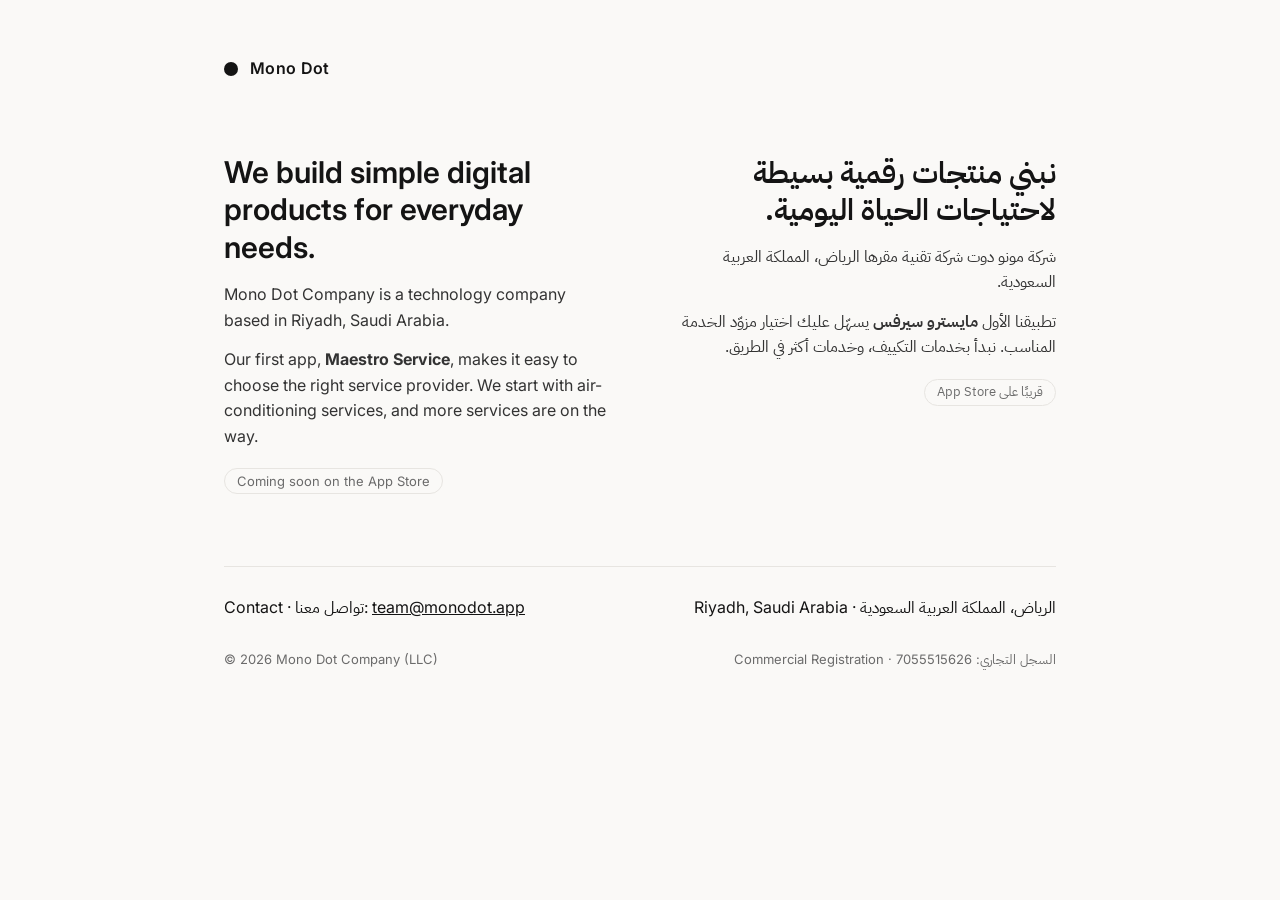
==== index.html @ 29f9528a "Add initial HTML structure for Mono Dot Company" ====
<!DOCTYPE html>
<html lang="en">
<head>
<meta charset="utf-8">
<meta name="viewport" content="width=device-width, initial-scale=1">
<title>Mono Dot Company | شركة مونو دوت</title>
<meta name="description" content="Mono Dot Company builds digital products in Riyadh, Saudi Arabia. Our first app, Maestro Service, makes it easy to choose the right service provider.">
<link rel="preconnect" href="https://fonts.googleapis.com">
<link rel="preconnect" href="https://fonts.gstatic.com" crossorigin>
<link href="https://fonts.googleapis.com/css2?family=IBM+Plex+Sans+Arabic:wght@400;600&family=Inter:wght@400;600&display=swap" rel="stylesheet">
<style>
  :root { --ink:#141414; --muted:#6b6b6b; --line:#e7e5e1; --bg:#faf9f7; }
  * { box-sizing:border-box; margin:0; padding:0; }
  body { background:var(--bg); color:var(--ink); font-family:Inter, "IBM Plex Sans Arabic", system-ui, sans-serif; line-height:1.6; }
  .wrap { max-width:880px; margin:0 auto; padding:56px 24px 40px; }
  header { display:flex; align-items:center; gap:12px; margin-bottom:72px; }
  .dot { width:14px; height:14px; border-radius:50%; background:var(--ink); }
  .brand { font-weight:600; letter-spacing:.02em; }
  .cols { display:grid; grid-template-columns:1fr 1fr; gap:56px; }
  .ar { direction:rtl; text-align:right; font-family:"IBM Plex Sans Arabic", system-ui, sans-serif; }
  h1 { font-size:30px; line-height:1.25; font-weight:600; margin-bottom:16px; }
  p { color:#333; margin-bottom:14px; }
  .tag { display:inline-block; font-size:13px; color:var(--muted); border:1px solid var(--line); border-radius:999px; padding:2px 12px; margin-top:4px; }
  .contact { margin-top:72px; padding-top:28px; border-top:1px solid var(--line); display:flex; flex-wrap:wrap; justify-content:space-between; gap:12px; }
  a { color:var(--ink); }
  footer { margin-top:28px; font-size:13px; color:var(--muted); display:flex; flex-wrap:wrap; justify-content:space-between; gap:8px; }
  @media (max-width:700px) { .cols { grid-template-columns:1fr; gap:48px; } header { margin-bottom:48px; } }
</style>
</head>
<body>
<div class="wrap">
  <header><span class="dot"></span><span class="brand">Mono Dot</span></header>

  <div class="cols">
    <section>
      <h1>We build simple digital products for everyday needs.</h1>
      <p>Mono Dot Company is a technology company based in Riyadh, Saudi Arabia.</p>
      <p>Our first app, <strong>Maestro Service</strong>, makes it easy to choose the right service provider. We start with air-conditioning services, and more services are on the way.</p>
      <span class="tag">Coming soon on the App Store</span>
    </section>

    <section class="ar" lang="ar">
      <h1>نبني منتجات رقمية بسيطة لاحتياجات الحياة اليومية.</h1>
      <p>شركة مونو دوت شركة تقنية مقرها الرياض، المملكة العربية السعودية.</p>
      <p>تطبيقنا الأول <strong>مايسترو سيرفس</strong> يسهّل عليك اختيار مزوّد الخدمة المناسب. نبدأ بخدمات التكييف، وخدمات أكثر في الطريق.</p>
      <span class="tag">قريبًا على App Store</span>
    </section>
  </div>

  <div class="contact">
    <span>Contact · تواصل معنا: <a href="mailto:team@monodot.app">team@monodot.app</a></span>
    <span>Riyadh, Saudi Arabia · الرياض، المملكة العربية السعودية</span>
  </div>

  <footer>
    <span>© 2026 Mono Dot Company (LLC)</span>
    <span>Commercial Registration · السجل التجاري: 7055515626</span>
  </footer>
</div>
</body>
</html>
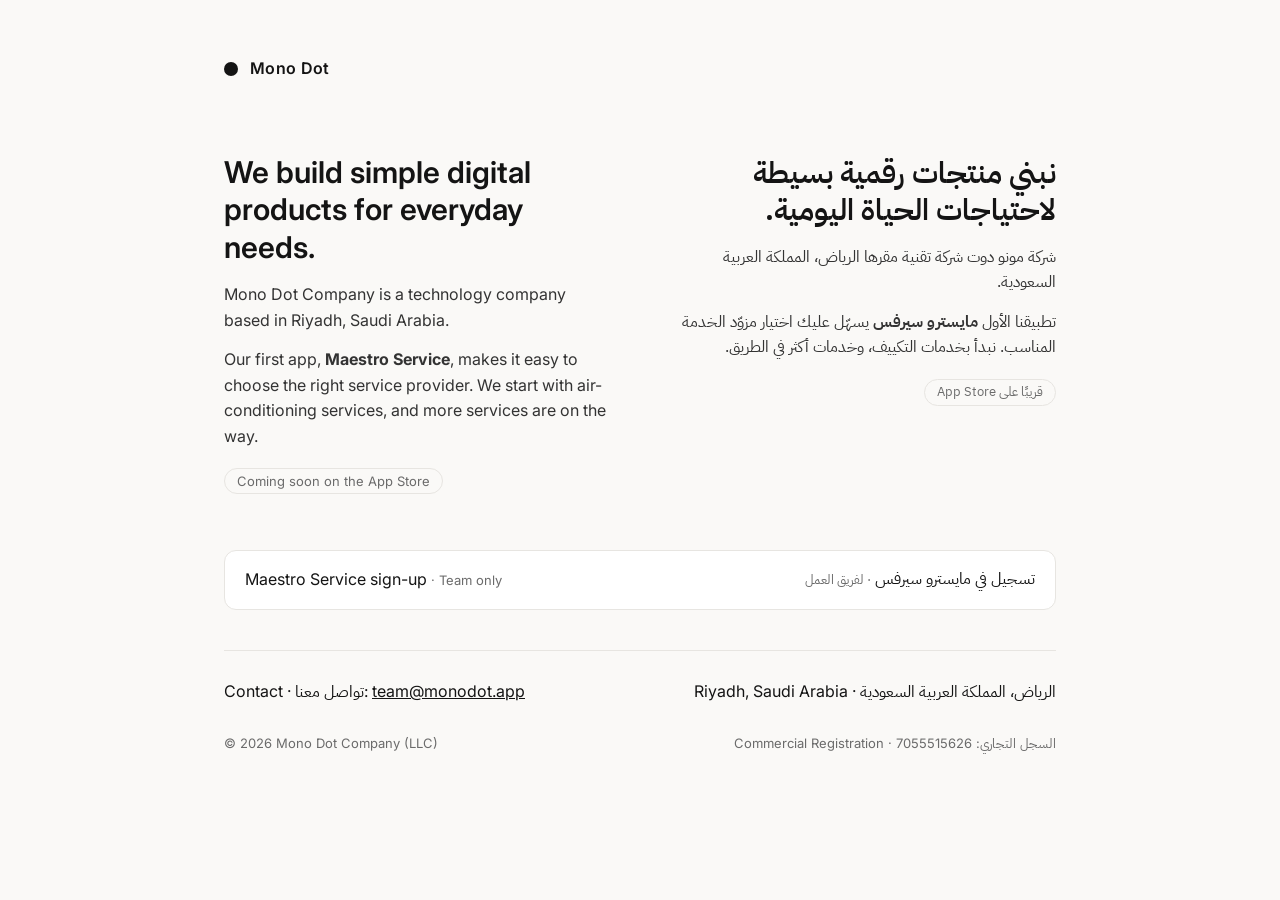
==== commit c0382fca: "Add Maestro Service team sign-up box Adjusted margin-top for the contact section and added a staff s" ====
--- a/index.html
+++ b/index.html
@@ -21,8 +21,11 @@
   h1 { font-size:30px; line-height:1.25; font-weight:600; margin-bottom:16px; }
   p { color:#333; margin-bottom:14px; }
   .tag { display:inline-block; font-size:13px; color:var(--muted); border:1px solid var(--line); border-radius:999px; padding:2px 12px; margin-top:4px; }
-  .contact { margin-top:72px; padding-top:28px; border-top:1px solid var(--line); display:flex; flex-wrap:wrap; justify-content:space-between; gap:12px; }
+  .contact { margin-top:40px; padding-top:28px; border-top:1px solid var(--line); display:flex; flex-wrap:wrap; justify-content:space-between; gap:12px; }
   a { color:var(--ink); }
+  .staff { margin-top:56px; display:flex; flex-wrap:wrap; justify-content:space-between; align-items:center; gap:8px 24px; padding:16px 20px; border:1px solid var(--line); border-radius:12px; background:#fff; text-decoration:none; }
+  .staff:hover, .staff:focus-visible { border-color:var(--ink); }
+  .staff small { color:var(--muted); font-size:13px; }
   footer { margin-top:28px; font-size:13px; color:var(--muted); display:flex; flex-wrap:wrap; justify-content:space-between; gap:8px; }
   @media (max-width:700px) { .cols { grid-template-columns:1fr; gap:48px; } header { margin-bottom:48px; } }
 </style>
@@ -47,6 +50,11 @@
     </section>
   </div>
 
+  <a class="staff" href="join.html">
+    <span>Maestro Service sign-up <small>· Team only</small></span>
+    <span class="ar" lang="ar">تسجيل في مايسترو سيرفس <small>· لفريق العمل</small></span>
+  </a>
+
   <div class="contact">
     <span>Contact · تواصل معنا: <a href="mailto:team@monodot.app">team@monodot.app</a></span>
     <span>Riyadh, Saudi Arabia · الرياض، المملكة العربية السعودية</span>
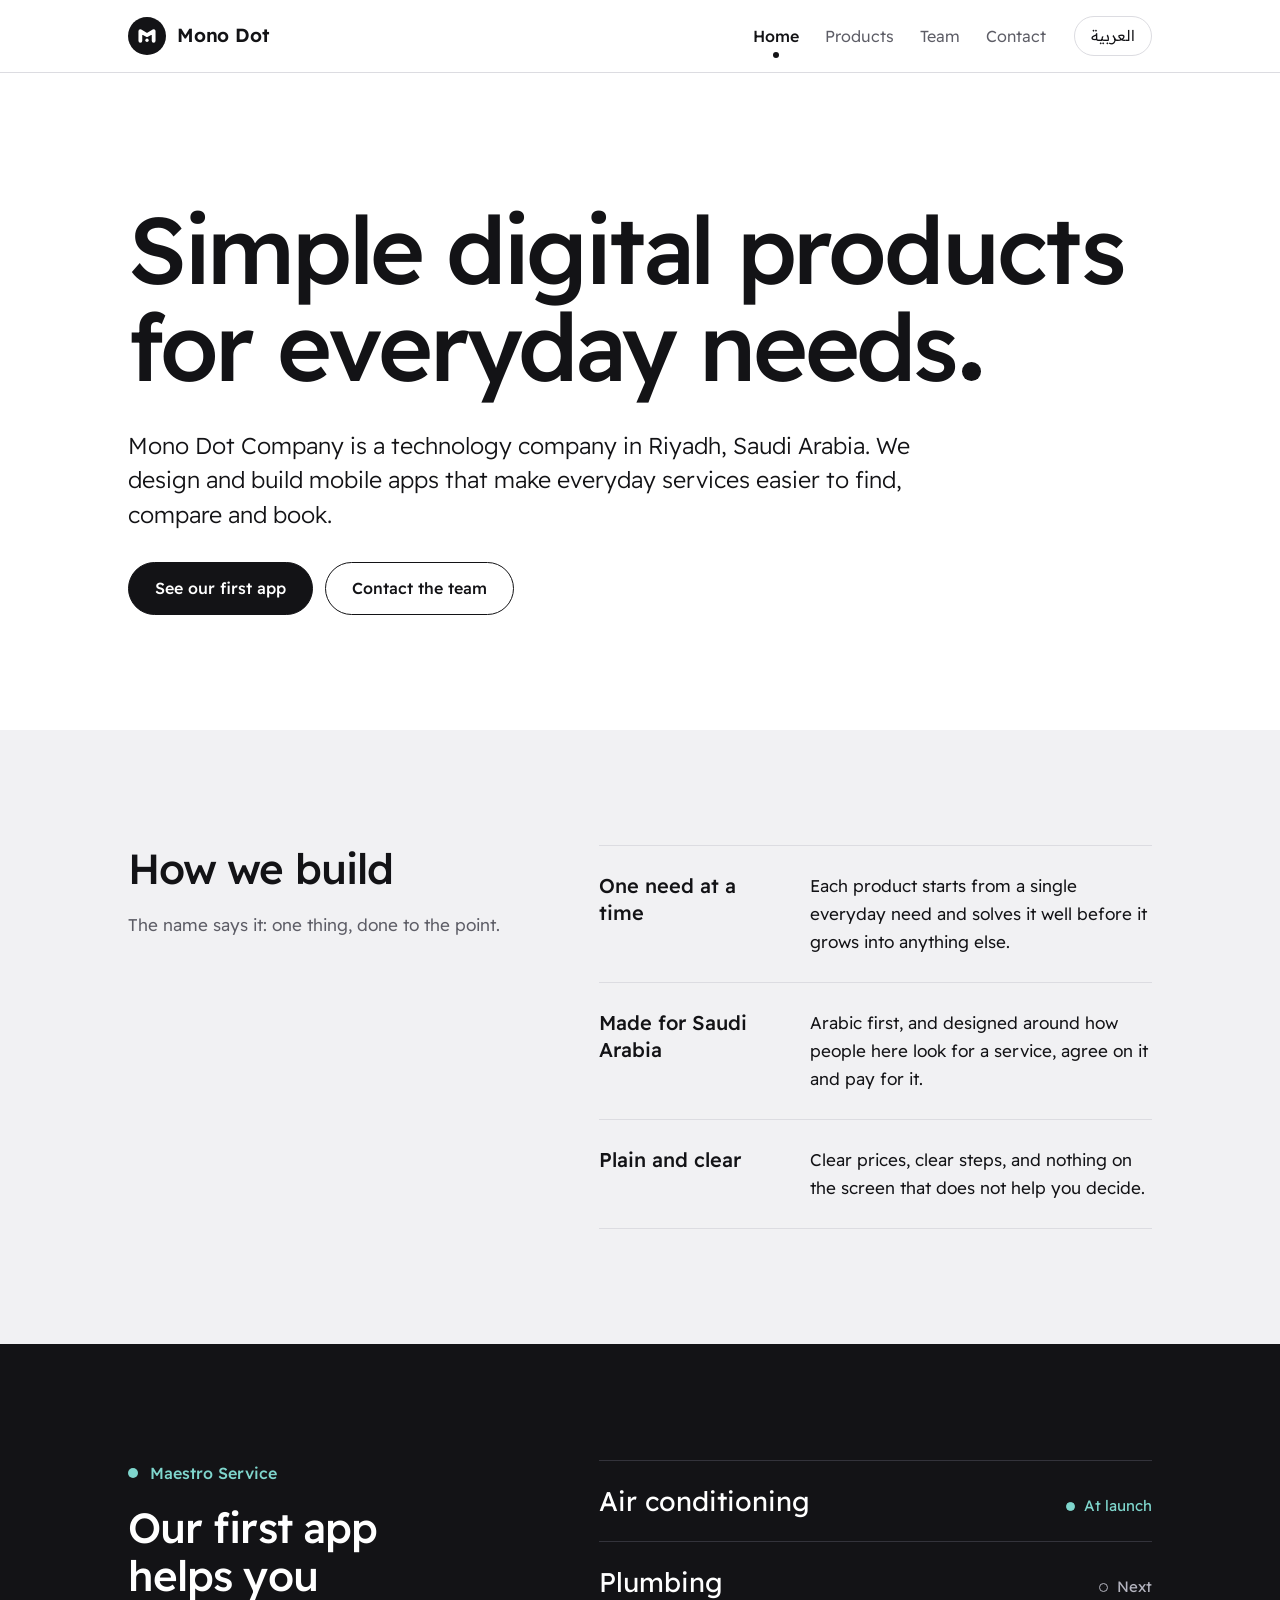
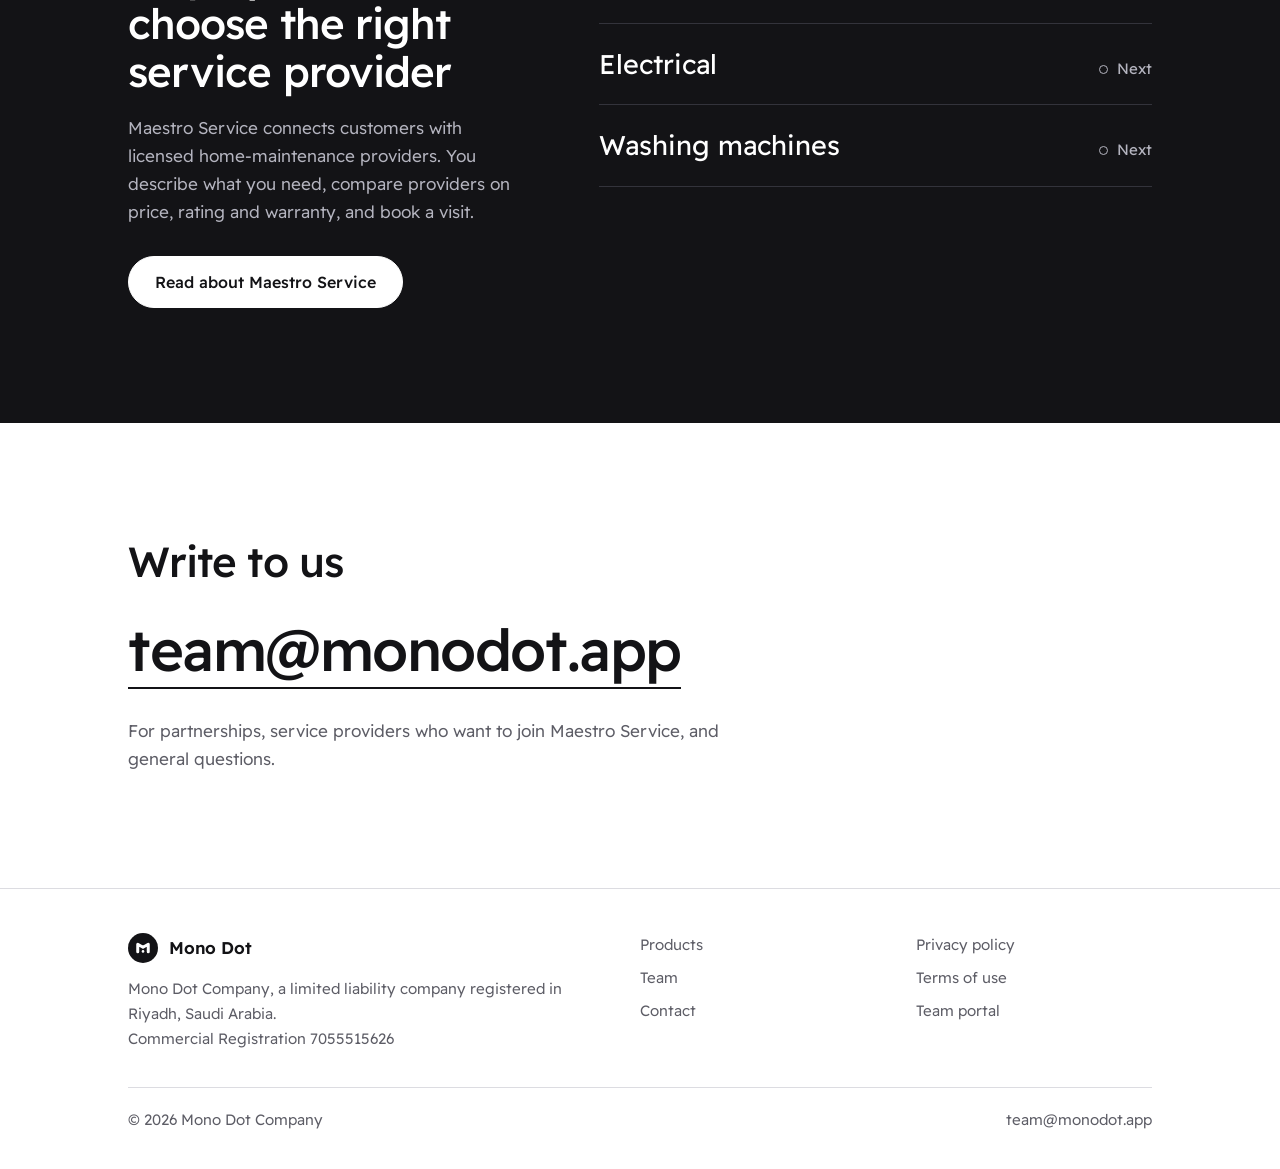
==== commit 4f7a364c: "Rebuild company site: home, products, team, contact, privacy, terms" ====
--- a/index.html
+++ b/index.html
@@ -1,69 +1,110 @@
 <!DOCTYPE html>
-<html lang="en">
+<html lang="en" dir="ltr" data-l="en">
 <head>
 <meta charset="utf-8">
 <meta name="viewport" content="width=device-width, initial-scale=1">
 <title>Mono Dot Company | شركة مونو دوت</title>
-<meta name="description" content="Mono Dot Company builds digital products in Riyadh, Saudi Arabia. Our first app, Maestro Service, makes it easy to choose the right service provider.">
-<link rel="preconnect" href="https://fonts.googleapis.com">
-<link rel="preconnect" href="https://fonts.gstatic.com" crossorigin>
-<link href="https://fonts.googleapis.com/css2?family=IBM+Plex+Sans+Arabic:wght@400;600&family=Inter:wght@400;600&display=swap" rel="stylesheet">
-<style>
-  :root { --ink:#141414; --muted:#6b6b6b; --line:#e7e5e1; --bg:#faf9f7; }
-  * { box-sizing:border-box; margin:0; padding:0; }
-  body { background:var(--bg); color:var(--ink); font-family:Inter, "IBM Plex Sans Arabic", system-ui, sans-serif; line-height:1.6; }
-  .wrap { max-width:880px; margin:0 auto; padding:56px 24px 40px; }
-  header { display:flex; align-items:center; gap:12px; margin-bottom:72px; }
-  .dot { width:14px; height:14px; border-radius:50%; background:var(--ink); }
-  .brand { font-weight:600; letter-spacing:.02em; }
-  .cols { display:grid; grid-template-columns:1fr 1fr; gap:56px; }
-  .ar { direction:rtl; text-align:right; font-family:"IBM Plex Sans Arabic", system-ui, sans-serif; }
-  h1 { font-size:30px; line-height:1.25; font-weight:600; margin-bottom:16px; }
-  p { color:#333; margin-bottom:14px; }
-  .tag { display:inline-block; font-size:13px; color:var(--muted); border:1px solid var(--line); border-radius:999px; padding:2px 12px; margin-top:4px; }
-  .contact { margin-top:40px; padding-top:28px; border-top:1px solid var(--line); display:flex; flex-wrap:wrap; justify-content:space-between; gap:12px; }
-  a { color:var(--ink); }
-  .staff { margin-top:56px; display:flex; flex-wrap:wrap; justify-content:space-between; align-items:center; gap:8px 24px; padding:16px 20px; border:1px solid var(--line); border-radius:12px; background:#fff; text-decoration:none; }
-  .staff:hover, .staff:focus-visible { border-color:var(--ink); }
-  .staff small { color:var(--muted); font-size:13px; }
-  footer { margin-top:28px; font-size:13px; color:var(--muted); display:flex; flex-wrap:wrap; justify-content:space-between; gap:8px; }
-  @media (max-width:700px) { .cols { grid-template-columns:1fr; gap:48px; } header { margin-bottom:48px; } }
-</style>
+<meta name="description" content="Mono Dot Company is a technology company in Riyadh, Saudi Arabia, building mobile apps for everyday services. Its first app is Maestro Service.">
+<meta property="og:title" content="Mono Dot Company | شركة مونو دوت">
+<meta property="og:description" content="Mono Dot Company is a technology company in Riyadh, Saudi Arabia, building mobile apps for everyday services. Its first app is Maestro Service.">
+<meta property="og:type" content="website">
+<meta property="og:url" content="https://monodot.app/">
+<meta property="og:image" content="https://monodot.app/assets/share.png">
+<meta name="theme-color" content="#131316">
+<link rel="icon" href="assets/favicon.svg" type="image/svg+xml">
+<link rel="apple-touch-icon" href="assets/apple-touch-icon.png">
+<link rel="preload" href="assets/fonts/readex-pro-latin.woff2" as="font" type="font/woff2" crossorigin>
+<link rel="stylesheet" href="assets/site.css">
+<script>(function(){var l,m=/[?&]lang=(ar|en)/.exec(location.search);if(m){l=m[1]}else{try{l=localStorage.getItem('md-lang')}catch(e){}}if(l!=='ar'&&l!=='en'){l=(navigator.language||'en').toLowerCase().indexOf('ar')===0?'ar':'en'}var d=document.documentElement;d.lang=l;d.dir=l==='ar'?'rtl':'ltr';d.setAttribute('data-l',l)})();</script>
 </head>
 <body>
-<div class="wrap">
-  <header><span class="dot"></span><span class="brand">Mono Dot</span></header>
+<a class="skip" href="#main"><span class="l-en" lang="en">Skip to content</span><span class="l-ar" lang="ar">انتقل إلى المحتوى</span></a>
+<header class="site-head">
+  <div class="wrap">
+    <a class="brand" href="index.html"><svg viewBox="0 0 160 160" aria-hidden="true" focusable="false"><circle cx="80" cy="80" r="80" fill="#131316"/><polyline points="52,100 52,60 80,76 108,60 108,100" fill="none" stroke="#fff" stroke-width="16" stroke-linecap="round" stroke-linejoin="round"/><circle cx="80" cy="98" r="7" fill="#fff"/></svg><span class="l-en" lang="en">Mono Dot</span><span class="l-ar" lang="ar">مونو دوت</span></a>
+    <nav class="nav" aria-label="Main"><a href="index.html" aria-current="page"><span class="l-en" lang="en">Home</span><span class="l-ar" lang="ar">الرئيسية</span></a><a href="products.html"><span class="l-en" lang="en">Products</span><span class="l-ar" lang="ar">منتجاتنا</span></a><a href="team.html"><span class="l-en" lang="en">Team</span><span class="l-ar" lang="ar">فريق العمل</span></a><a href="contact.html"><span class="l-en" lang="en">Contact</span><span class="l-ar" lang="ar">تواصل معنا</span></a></nav>
+    <button class="lang" type="button" id="lang-toggle"><span class="l-en" lang="en">العربية</span><span class="l-ar" lang="ar">English</span></button>
+  </div>
+</header>
+<main id="main">
 
-  <div class="cols">
-    <section>
-      <h1>We build simple digital products for everyday needs.</h1>
-      <p>Mono Dot Company is a technology company based in Riyadh, Saudi Arabia.</p>
-      <p>Our first app, <strong>Maestro Service</strong>, makes it easy to choose the right service provider. We start with air-conditioning services, and more services are on the way.</p>
-      <span class="tag">Coming soon on the App Store</span>
-    </section>
+<section class="hero">
+  <div class="wrap">
+    <h1 class="l-en" lang="en">Simple digital products for everyday needs<span class="dot" aria-hidden="true"></span></h1>
+    <h1 class="l-ar" lang="ar">منتجات رقمية بسيطة لاحتياجات كل يوم<span class="dot" aria-hidden="true"></span></h1>
+    <p class="l-en lead" lang="en">Mono Dot Company is a technology company in Riyadh, Saudi Arabia. We design and build mobile apps that make everyday services easier to find, compare and book.</p><p class="l-ar lead" lang="ar">شركة مونو دوت شركة تقنية مقرها الرياض، المملكة العربية السعودية. نصمّم ونبني تطبيقات جوال تسهّل الوصول إلى الخدمات اليومية ومقارنتها وحجزها.</p>
+    <div class="actions">
+      <a class="btn" href="products.html"><span class="l-en" lang="en">See our first app</span><span class="l-ar" lang="ar">تعرّف على تطبيقنا الأول</span></a>
+      <a class="btn btn-line" href="contact.html"><span class="l-en" lang="en">Contact the team</span><span class="l-ar" lang="ar">تواصل مع الفريق</span></a>
+    </div>
+  </div>
+</section>
 
-    <section class="ar" lang="ar">
-      <h1>نبني منتجات رقمية بسيطة لاحتياجات الحياة اليومية.</h1>
-      <p>شركة مونو دوت شركة تقنية مقرها الرياض، المملكة العربية السعودية.</p>
-      <p>تطبيقنا الأول <strong>مايسترو سيرفس</strong> يسهّل عليك اختيار مزوّد الخدمة المناسب. نبدأ بخدمات التكييف، وخدمات أكثر في الطريق.</p>
-      <span class="tag">قريبًا على App Store</span>
-    </section>
+<section class="section band-mist">
+  <div class="wrap split">
+    <div class="stack">
+      <h2 class="l-en" lang="en">How we build</h2><h2 class="l-ar" lang="ar">كيف نبني</h2>
+      <p class="l-en muted" lang="en">The name says it: one thing, done to the point.</p><p class="l-ar muted" lang="ar">الاسم يختصرها: شيء واحد، نتقنه.</p>
+    </div>
+    <ul class="rows">
+      <li><h3 class="l-en" lang="en">One need at a time</h3><h3 class="l-ar" lang="ar">حاجة واحدة في كل مرة</h3><p class="l-en" lang="en">Each product starts from a single everyday need and solves it well before it grows into anything else.</p><p class="l-ar" lang="ar">يبدأ كل منتج من حاجة يومية واحدة، ويحلّها جيدًا قبل أن يتوسّع إلى غيرها.</p></li>
+      <li><h3 class="l-en" lang="en">Made for Saudi Arabia</h3><h3 class="l-ar" lang="ar">مصمَّم للسعودية</h3><p class="l-en" lang="en">Arabic first, and designed around how people here look for a service, agree on it and pay for it.</p><p class="l-ar" lang="ar">العربية أولًا، وبتصميم يراعي طريقة الناس هنا في البحث عن الخدمة والاتفاق عليها ودفع قيمتها.</p></li>
+      <li><h3 class="l-en" lang="en">Plain and clear</h3><h3 class="l-ar" lang="ar">واضح ومباشر</h3><p class="l-en" lang="en">Clear prices, clear steps, and nothing on the screen that does not help you decide.</p><p class="l-ar" lang="ar">أسعار واضحة وخطوات واضحة، ولا شيء على الشاشة لا يساعدك على القرار.</p></li>
+    </ul>
   </div>
+</section>
 
-  <a class="staff" href="join.html">
-    <span>Maestro Service sign-up <small>· Team only</small></span>
-    <span class="ar" lang="ar">تسجيل في مايسترو سيرفس <small>· لفريق العمل</small></span>
-  </a>
+<section class="section band-ink">
+  <div class="wrap split">
+    <div class="stack">
+      <p class="l-en product-name" lang="en">Maestro Service</p><p class="l-ar product-name" lang="ar">مايسترو سيرفس</p>
+      <h2 class="l-en" lang="en">Our first app helps you choose the right service provider</h2><h2 class="l-ar" lang="ar">تطبيقنا الأول يساعدك على اختيار مزوّد الخدمة المناسب</h2>
+      <p class="l-en muted" lang="en">Maestro Service connects customers with licensed home-maintenance providers. You describe what you need, compare providers on price, rating and warranty, and book a visit.</p><p class="l-ar muted" lang="ar">يربط مايسترو سيرفس العملاء بمزوّدي خدمات الصيانة المنزلية المرخّصين. تصف ما تحتاجه، وتقارن بين المزوّدين في السعر والتقييم والضمان، ثم تحجز الزيارة.</p>
+      <div class="actions"><a class="btn" href="products.html"><span class="l-en" lang="en">Read about Maestro Service</span><span class="l-ar" lang="ar">اقرأ عن مايسترو سيرفس</span></a></div>
+    </div>
+    <ul class="services" aria-label="Services">
+      <li class="live"><span class="l-en" lang="en">Air conditioning</span><span class="l-ar" lang="ar">المكيفات</span><small><span class="l-en" lang="en">At launch</span><span class="l-ar" lang="ar">عند الإطلاق</span></small></li>
+      <li><span class="l-en" lang="en">Plumbing</span><span class="l-ar" lang="ar">السباكة</span><small><span class="l-en" lang="en">Next</span><span class="l-ar" lang="ar">لاحقًا</span></small></li>
+      <li><span class="l-en" lang="en">Electrical</span><span class="l-ar" lang="ar">الكهرباء</span><small><span class="l-en" lang="en">Next</span><span class="l-ar" lang="ar">لاحقًا</span></small></li>
+      <li><span class="l-en" lang="en">Washing machines</span><span class="l-ar" lang="ar">الغسالات</span><small><span class="l-en" lang="en">Next</span><span class="l-ar" lang="ar">لاحقًا</span></small></li>
+    </ul>
+  </div>
+</section>
 
-  <div class="contact">
-    <span>Contact · تواصل معنا: <a href="mailto:team@monodot.app">team@monodot.app</a></span>
-    <span>Riyadh, Saudi Arabia · الرياض، المملكة العربية السعودية</span>
+<section class="section">
+  <div class="wrap stack-lg">
+    <h2 class="l-en" lang="en">Write to us</h2><h2 class="l-ar" lang="ar">راسلنا</h2>
+    <p><a class="mail" href="mailto:team@monodot.app">team@monodot.app</a></p>
+    <p class="l-en muted" lang="en">For partnerships, service providers who want to join Maestro Service, and general questions.</p><p class="l-ar muted" lang="ar">للشراكات، ولمزوّدي الخدمات الراغبين في الانضمام إلى مايسترو سيرفس، وللاستفسارات العامة.</p>
   </div>
+</section>
 
-  <footer>
-    <span>© 2026 Mono Dot Company (LLC)</span>
-    <span>Commercial Registration · السجل التجاري: 7055515626</span>
-  </footer>
-</div>
+</main>
+<footer class="site-foot">
+  <div class="wrap">
+    <div class="cols">
+      <div>
+        <a class="brand" href="index.html"><svg viewBox="0 0 160 160" aria-hidden="true" focusable="false"><circle cx="80" cy="80" r="80" fill="#131316"/><polyline points="52,100 52,60 80,76 108,60 108,100" fill="none" stroke="#fff" stroke-width="16" stroke-linecap="round" stroke-linejoin="round"/><circle cx="80" cy="98" r="7" fill="#fff"/></svg><span class="l-en" lang="en">Mono Dot</span><span class="l-ar" lang="ar">مونو دوت</span></a>
+        <p class="l-en" lang="en">Mono Dot Company, a limited liability company registered in Riyadh, Saudi Arabia.</p><p class="l-ar" lang="ar">شركة مونو دوت، شركة ذات مسؤولية محدودة مسجّلة في الرياض، المملكة العربية السعودية.</p>
+        <p class="l-en" lang="en">Commercial Registration <span class="ltr">7055515626</span></p><p class="l-ar" lang="ar">السجل التجاري <span class="ltr">7055515626</span></p>
+      </div>
+      <ul>
+        <li><a href="products.html"><span class="l-en" lang="en">Products</span><span class="l-ar" lang="ar">منتجاتنا</span></a></li>
+        <li><a href="team.html"><span class="l-en" lang="en">Team</span><span class="l-ar" lang="ar">فريق العمل</span></a></li>
+        <li><a href="contact.html"><span class="l-en" lang="en">Contact</span><span class="l-ar" lang="ar">تواصل معنا</span></a></li>
+      </ul>
+      <ul>
+        <li><a href="privacy.html"><span class="l-en" lang="en">Privacy policy</span><span class="l-ar" lang="ar">سياسة الخصوصية</span></a></li>
+        <li><a href="terms.html"><span class="l-en" lang="en">Terms of use</span><span class="l-ar" lang="ar">شروط الاستخدام</span></a></li>
+        <li><a href="join.html" rel="nofollow"><span class="l-en" lang="en">Team portal</span><span class="l-ar" lang="ar">بوابة الفريق</span></a></li>
+      </ul>
+    </div>
+    <div class="base">
+      <span>© 2026 Mono Dot Company</span>
+      <a class="ltr" href="mailto:team@monodot.app">team@monodot.app</a>
+    </div>
+  </div>
+</footer>
+<script src="assets/site.js"></script>
 </body>
 </html>
--- a/assets/site.css
+++ b/assets/site.css
@@ -0,0 +1,153 @@
+/* Mono Dot — one typeface, one ink, and the dot as the only ornament. */
+@font-face{font-family:"Readex Pro";font-style:normal;font-weight:160 700;font-display:swap;src:url("fonts/readex-pro-latin.woff2") format("woff2");unicode-range:U+0000-00FF,U+0131,U+0152-0153,U+02BB-02BC,U+02C6,U+02DA,U+02DC,U+2000-206F,U+20AC,U+2122,U+2191,U+2193,U+2212,U+2215,U+FEFF,U+FFFD}
+@font-face{font-family:"Readex Pro";font-style:normal;font-weight:160 700;font-display:swap;src:url("fonts/readex-pro-arabic.woff2") format("woff2");unicode-range:U+0600-06FF,U+0750-077F,U+0870-088E,U+0890-0891,U+0898-08E1,U+08E3-08FF,U+200C-200E,U+2010-2011,U+204F,U+2E41,U+FB50-FDFF,U+FE70-FE74,U+FE76-FEFC}
+
+:root{
+  --ink:#131316;
+  --paper:#ffffff;
+  --mist:#f1f1f3;
+  --muted:#5d5d66;
+  --line:#dcdce1;
+  --on-ink:#ffffff;
+  --on-ink-muted:#b4b4bf;
+  --maestro:#0d6e69;
+  --maestro-light:#7fd6cd;
+  --wrap:1120px;
+  --gutter:clamp(20px,5vw,48px);
+  --block:clamp(56px,9vw,116px);
+  --font:"Readex Pro",system-ui,-apple-system,"Segoe UI",Tahoma,sans-serif;
+}
+*,*::before,*::after{box-sizing:border-box}
+html{-webkit-text-size-adjust:100%;scroll-behavior:smooth}
+body{margin:0;background:var(--paper);color:var(--ink);font-family:var(--font);font-size:17px;line-height:1.65;font-weight:350;-webkit-font-smoothing:antialiased}
+html[data-l="ar"] body{line-height:1.9}
+html[data-l="en"] .l-ar,html[data-l="ar"] .l-en{display:none!important}
+img,svg{max-width:100%;display:block}
+a{color:inherit;text-underline-offset:.22em;text-decoration-thickness:1px}
+a:hover{text-decoration-thickness:2px}
+:focus-visible{outline:2px solid var(--ink);outline-offset:3px;border-radius:4px}
+.band-ink :focus-visible{outline-color:var(--on-ink)}
+h1,h2,h3,p,ul,ol,dl,dd,figure{margin:0}
+ul,ol{padding:0;list-style:none}
+.wrap{max-width:var(--wrap);margin-inline:auto;padding-inline:var(--gutter)}
+.skip{position:absolute;inset-inline-start:12px;top:-60px;background:var(--ink);color:var(--on-ink);padding:10px 16px;border-radius:8px;z-index:10}
+.skip:focus{top:12px}
+
+/* header */
+.site-head{border-bottom:1px solid var(--line)}
+.site-head .wrap{display:flex;align-items:center;gap:12px 28px;flex-wrap:wrap;padding-block:16px}
+.brand{display:flex;align-items:center;gap:11px;text-decoration:none;font-weight:600;font-size:19px;letter-spacing:-.01em;margin-inline-end:auto}
+html[data-l="ar"] .brand{letter-spacing:0}
+.brand svg{width:38px;height:38px;flex:none}
+.nav{display:flex;gap:6px 26px;flex-wrap:wrap}
+.nav a{text-decoration:none;font-size:16px;padding-block:6px;position:relative;color:var(--muted)}
+.nav a:hover{color:var(--ink)}
+.nav a[aria-current="page"]{color:var(--ink);font-weight:500}
+.nav a[aria-current="page"]::after{content:"";position:absolute;inset-inline-start:50%;bottom:-3px;width:6px;height:6px;margin-inline-start:-3px;border-radius:50%;background:var(--ink)}
+.lang{font:inherit;font-size:15px;color:var(--ink);background:none;border:1px solid var(--line);border-radius:999px;padding:6px 16px;cursor:pointer;min-height:40px}
+.lang:hover{border-color:var(--ink)}
+@media (max-width:760px){
+  .nav{order:3;width:100%;gap:4px 22px;padding-top:4px}
+  .nav a{padding-block:10px}
+}
+
+/* type */
+h1{font-size:clamp(40px,7.4vw,94px);line-height:1.03;font-weight:500;letter-spacing:-.035em;text-wrap:balance}
+html[data-l="ar"] h1{line-height:1.32;letter-spacing:0;font-size:clamp(38px,6.6vw,84px)}
+.page-title{font-size:clamp(36px,5.4vw,66px)}
+html[data-l="ar"] .page-title{font-size:clamp(34px,5vw,60px)}
+h2{font-size:clamp(27px,3.5vw,42px);line-height:1.14;font-weight:500;letter-spacing:-.022em;text-wrap:balance}
+html[data-l="ar"] h2{line-height:1.45;letter-spacing:0}
+h3{font-size:20px;line-height:1.35;font-weight:500}
+html[data-l="ar"] h3{line-height:1.6}
+.lead{font-size:clamp(19px,2vw,23px);line-height:1.5;max-width:34em;font-weight:300}
+html[data-l="ar"] .lead{line-height:1.8}
+.muted{color:var(--muted)}
+p{max-width:38em}
+.dot{display:inline-block;width:.2em;height:.2em;border-radius:50%;background:currentColor;margin-inline-start:.07em}
+@media (prefers-reduced-motion:no-preference){
+  .hero .dot{animation:dot-in .7s cubic-bezier(.3,1.5,.5,1) .35s both}
+  @keyframes dot-in{from{transform:scale(0)}to{transform:scale(1)}}
+}
+
+/* sections */
+.hero{padding-block:clamp(56px,10vw,132px) var(--block)}
+.hero-page{padding-block:clamp(48px,7vw,96px) clamp(28px,4vw,48px)}
+.hero .lead{margin-top:clamp(22px,3vw,34px)}
+.facts{margin-top:clamp(28px,4vw,44px);display:flex;flex-wrap:wrap;gap:6px 30px;font-size:15px;color:var(--muted)}
+.section{padding-block:var(--block)}
+.section-tight{padding-block:calc(var(--block) * .62)}
+.band-mist{background:var(--mist)}
+.band-ink{background:var(--ink);color:var(--on-ink)}
+.band-ink .muted{color:var(--on-ink-muted)}
+.split{display:grid;grid-template-columns:minmax(0,5fr) minmax(0,7fr);gap:clamp(28px,6vw,84px);align-items:start}
+@media (max-width:820px){.split{grid-template-columns:1fr}}
+.stack>*+*{margin-top:18px}
+.stack-lg>*+*{margin-top:28px}
+
+/* ruled rows: principles, team, definitions */
+.rows{border-top:1px solid var(--line)}
+.rows>li,.rows>div{display:grid;grid-template-columns:minmax(0,4fr) minmax(0,8fr);gap:8px 40px;padding-block:26px;border-bottom:1px solid var(--line)}
+.band-ink .rows,.band-ink .rows>li,.band-ink .rows>div{border-color:#33333b}
+@media (max-width:700px){.rows>li,.rows>div{grid-template-columns:1fr}}
+.rows h3+p{margin-top:0}
+
+/* buttons */
+.btn{display:inline-flex;align-items:center;justify-content:center;min-height:50px;padding:12px 26px;border-radius:999px;background:var(--ink);color:var(--on-ink);text-decoration:none;font-weight:500;font-size:16px;border:1px solid var(--ink);transition:background-color .15s,color .15s}
+.btn:hover{background:var(--paper);color:var(--ink)}
+.band-ink .btn{background:var(--on-ink);color:var(--ink);border-color:var(--on-ink)}
+.band-ink .btn:hover{background:transparent;color:var(--on-ink)}
+.btn-line{background:transparent;color:var(--ink)}
+.btn-line:hover{background:var(--ink);color:var(--on-ink)}
+.actions{display:flex;flex-wrap:wrap;gap:12px;margin-top:30px}
+
+/* product */
+.product-name{display:flex;align-items:center;gap:12px;font-size:16px;color:var(--maestro-light);font-weight:500}
+.product-name::before{content:"";width:10px;height:10px;border-radius:50%;background:var(--maestro-light)}
+.status{display:inline-flex;align-items:center;gap:10px;font-size:15px;border:1px solid #3a3a43;border-radius:999px;padding:7px 16px;margin-top:26px}
+.on-paper .status{border-color:var(--line)}
+.services>li{display:flex;align-items:baseline;justify-content:space-between;gap:16px;padding-block:18px;border-bottom:1px solid #33333b;font-size:clamp(20px,2.4vw,27px);font-weight:400}
+.services>li:first-child{border-top:1px solid #33333b}
+.services small{font-size:15px;color:var(--on-ink-muted);display:inline-flex;align-items:center;gap:9px;white-space:nowrap}
+.services small::before{content:"";width:9px;height:9px;border-radius:50%;border:1.5px solid var(--on-ink-muted)}
+.services .live small{color:var(--maestro-light)}
+.services .live small::before{background:var(--maestro-light);border-color:var(--maestro-light)}
+.steps{counter-reset:s;border-top:1px solid var(--line)}
+.steps>li{counter-increment:s;display:grid;grid-template-columns:56px minmax(0,1fr);gap:4px 12px;padding-block:24px;border-bottom:1px solid var(--line)}
+.steps>li::before{content:counter(s);font-size:30px;font-weight:300;line-height:1.1;color:var(--muted);grid-row:span 2}
+html[data-l="ar"] .steps>li::before{content:counter(s,arabic-indic)}
+.pair{display:grid;grid-template-columns:1fr 1fr;gap:clamp(28px,5vw,72px)}
+@media (max-width:760px){.pair{grid-template-columns:1fr}}
+.ticks>li{padding-inline-start:22px;position:relative;margin-top:12px}
+.ticks>li::before{content:"";position:absolute;inset-inline-start:0;top:.72em;width:7px;height:7px;border-radius:50%;background:currentColor}
+html[data-l="ar"] .ticks>li::before{top:.86em}
+
+/* team */
+.person h3{font-size:24px}
+.person .role{color:var(--muted);font-size:16px;margin-top:2px}
+
+/* contact */
+.mail{font-size:clamp(26px,5vw,58px);font-weight:500;letter-spacing:-.025em;text-decoration:none;border-bottom:2px solid currentColor;line-height:1.25;overflow-wrap:anywhere;direction:ltr;display:inline-block}
+.mail:hover{border-bottom-width:4px}
+.defs>div{display:grid;grid-template-columns:minmax(0,4fr) minmax(0,8fr);gap:4px 40px;padding-block:20px;border-bottom:1px solid var(--line)}
+.defs>div:first-child{border-top:1px solid var(--line)}
+.defs dt{color:var(--muted)}
+@media (max-width:700px){.defs>div{grid-template-columns:1fr}}
+.ltr{direction:ltr;unicode-bidi:isolate}
+
+/* legal */
+.legal{max-width:760px}
+.legal h2{font-size:24px;margin-top:44px;letter-spacing:-.01em}
+.legal p,.legal ul{margin-top:14px}
+.legal .ticks>li{margin-top:8px}
+
+/* footer */
+.site-foot{border-top:1px solid var(--line);padding-block:44px 36px;font-size:15px;color:var(--muted)}
+.site-foot .cols{display:grid;grid-template-columns:minmax(0,6fr) minmax(0,3fr) minmax(0,3fr);gap:30px 40px}
+@media (max-width:760px){.site-foot .cols{grid-template-columns:1fr 1fr}.site-foot .cols>:first-child{grid-column:1/-1}}
+.site-foot .brand{color:var(--ink);margin-bottom:14px;font-size:17px}
+.site-foot .brand svg{width:30px;height:30px}
+.site-foot li+li{margin-top:8px}
+.site-foot a{text-decoration:none}
+.site-foot a:hover{color:var(--ink);text-decoration:underline}
+.site-foot .base{margin-top:36px;padding-top:20px;border-top:1px solid var(--line);display:flex;flex-wrap:wrap;gap:8px 28px;justify-content:space-between}
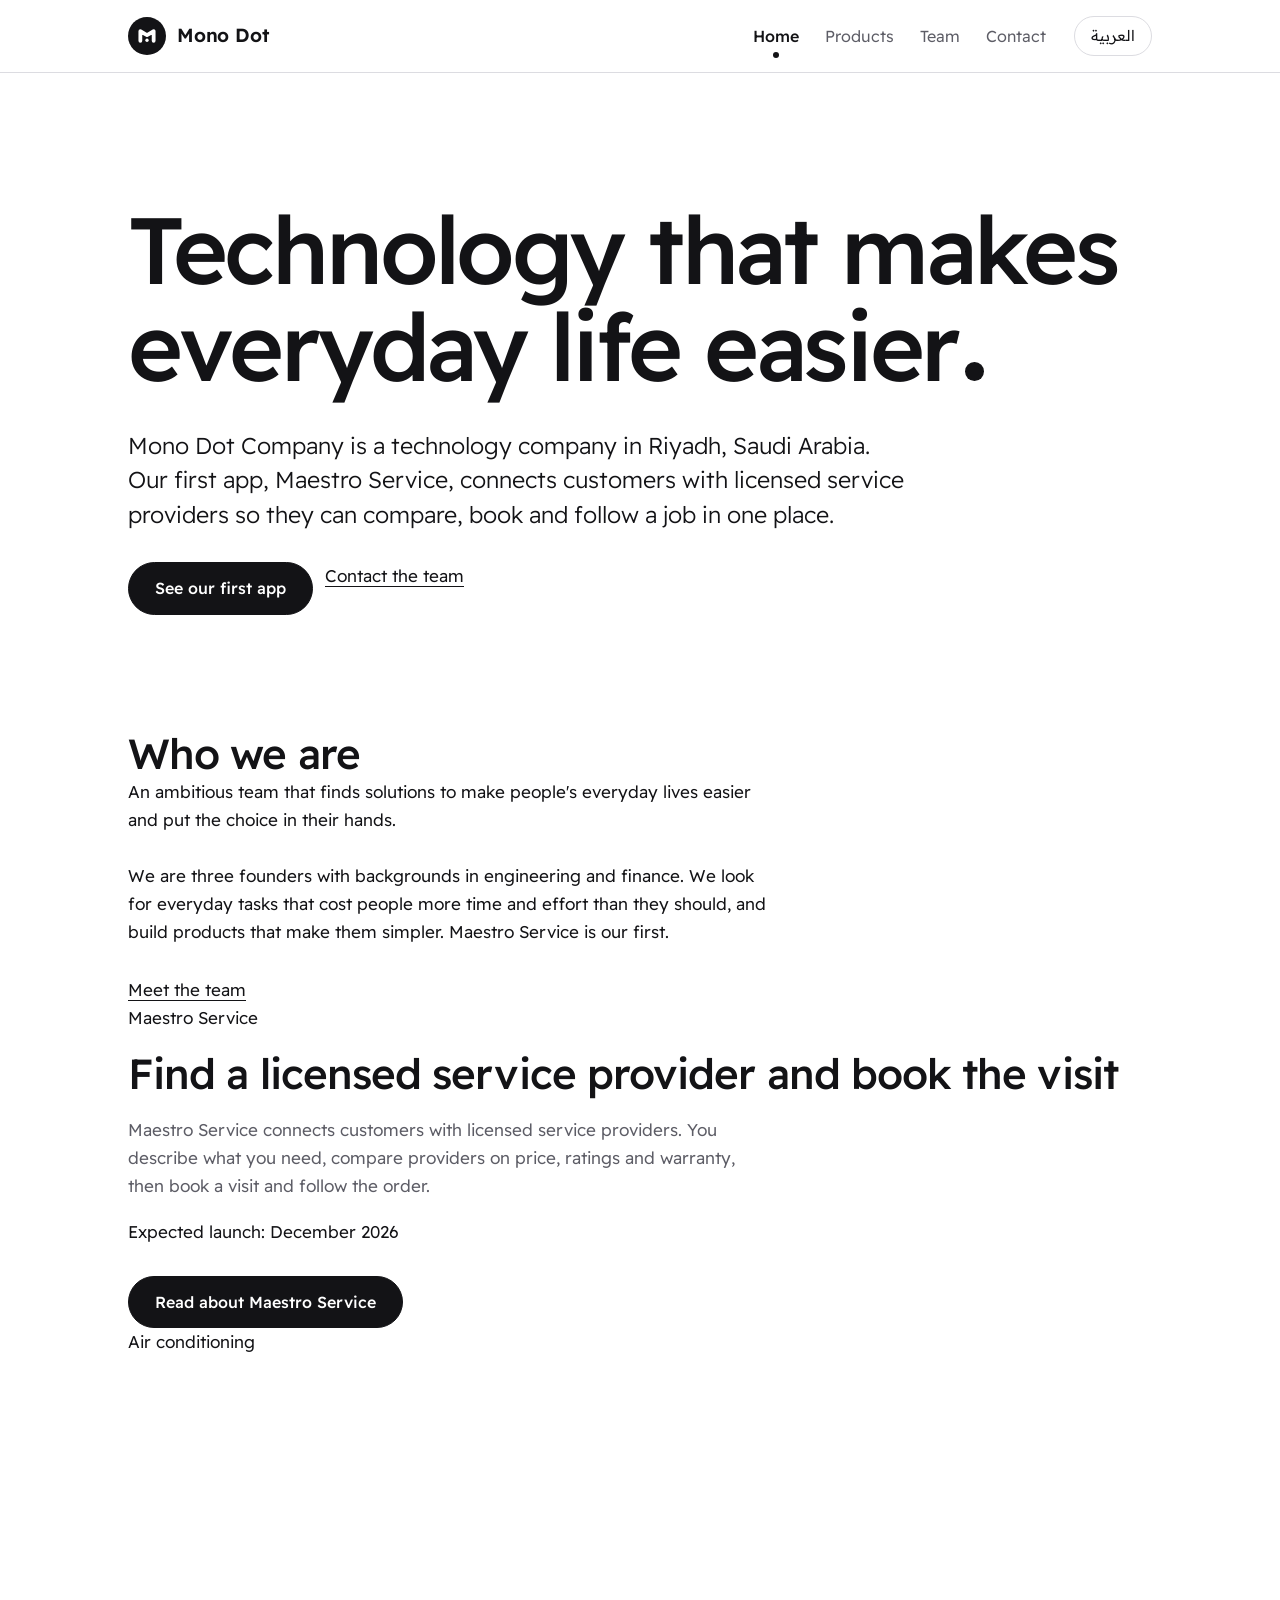
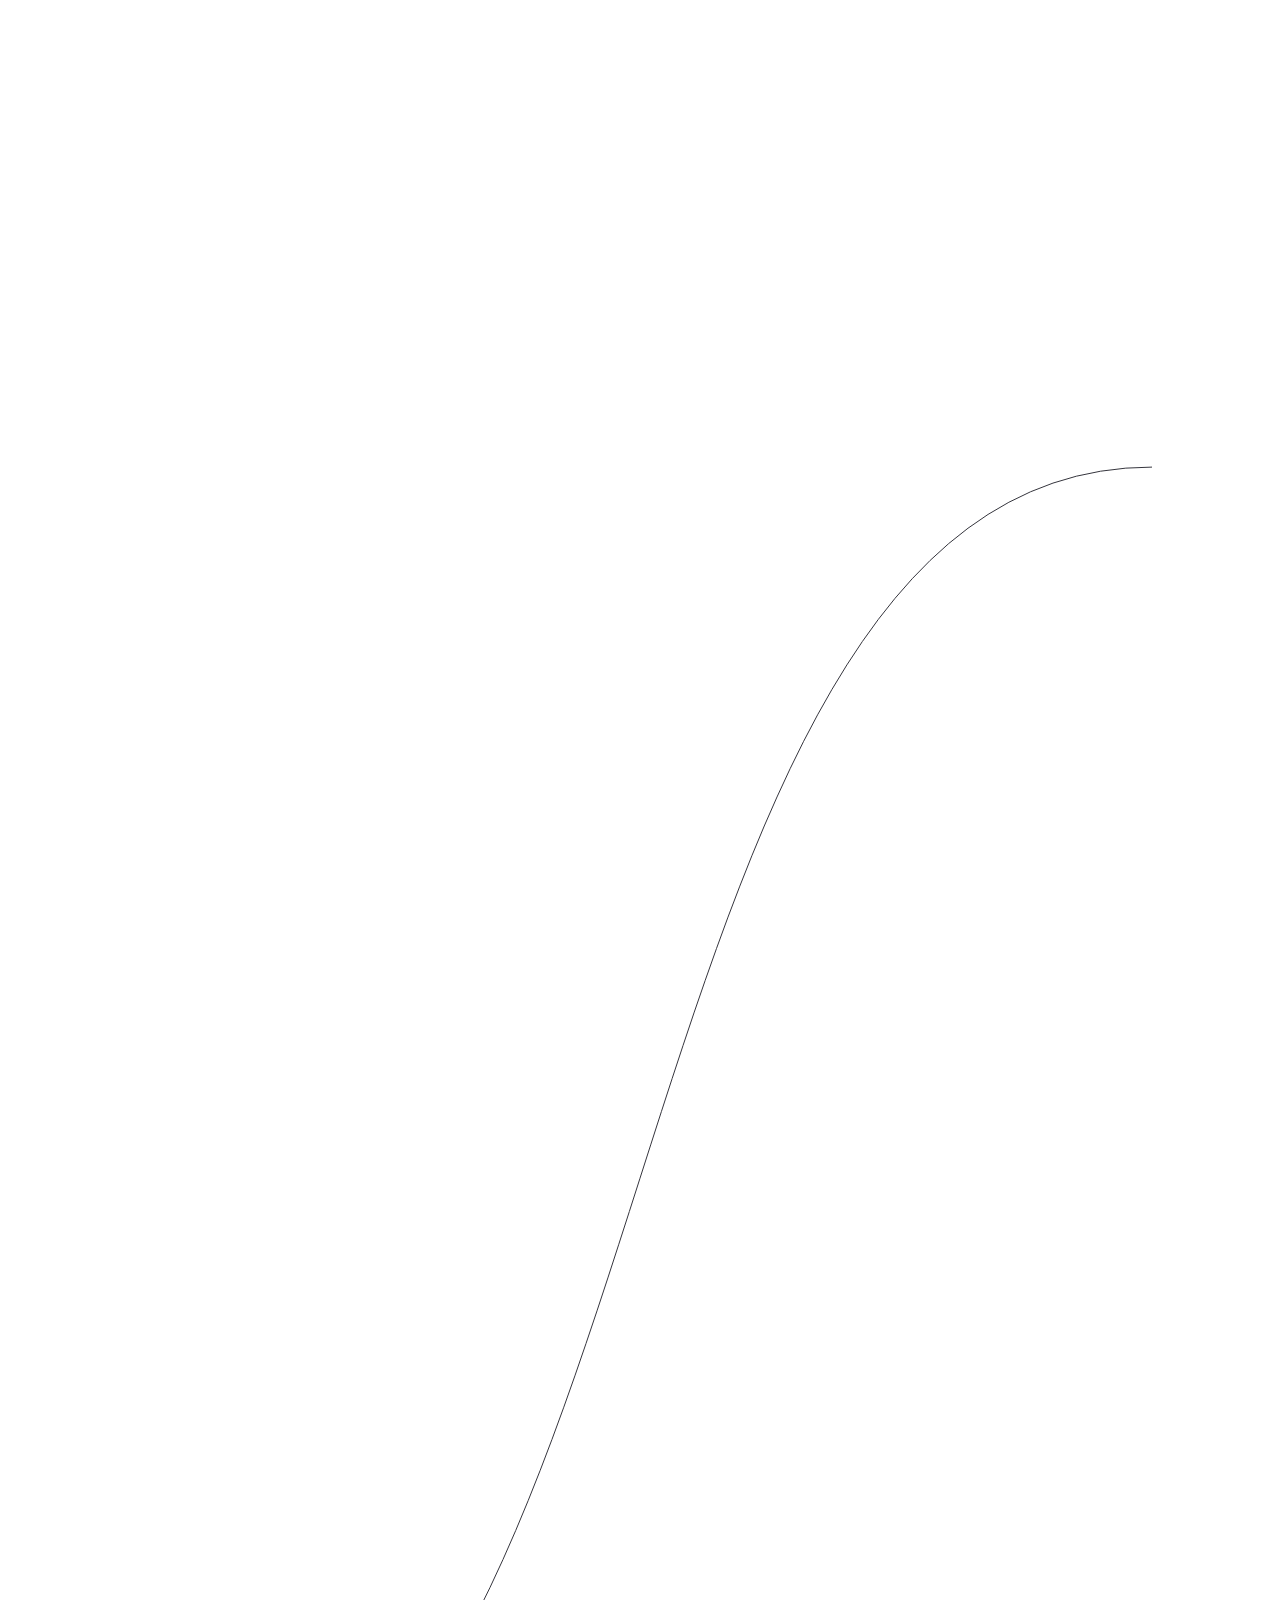
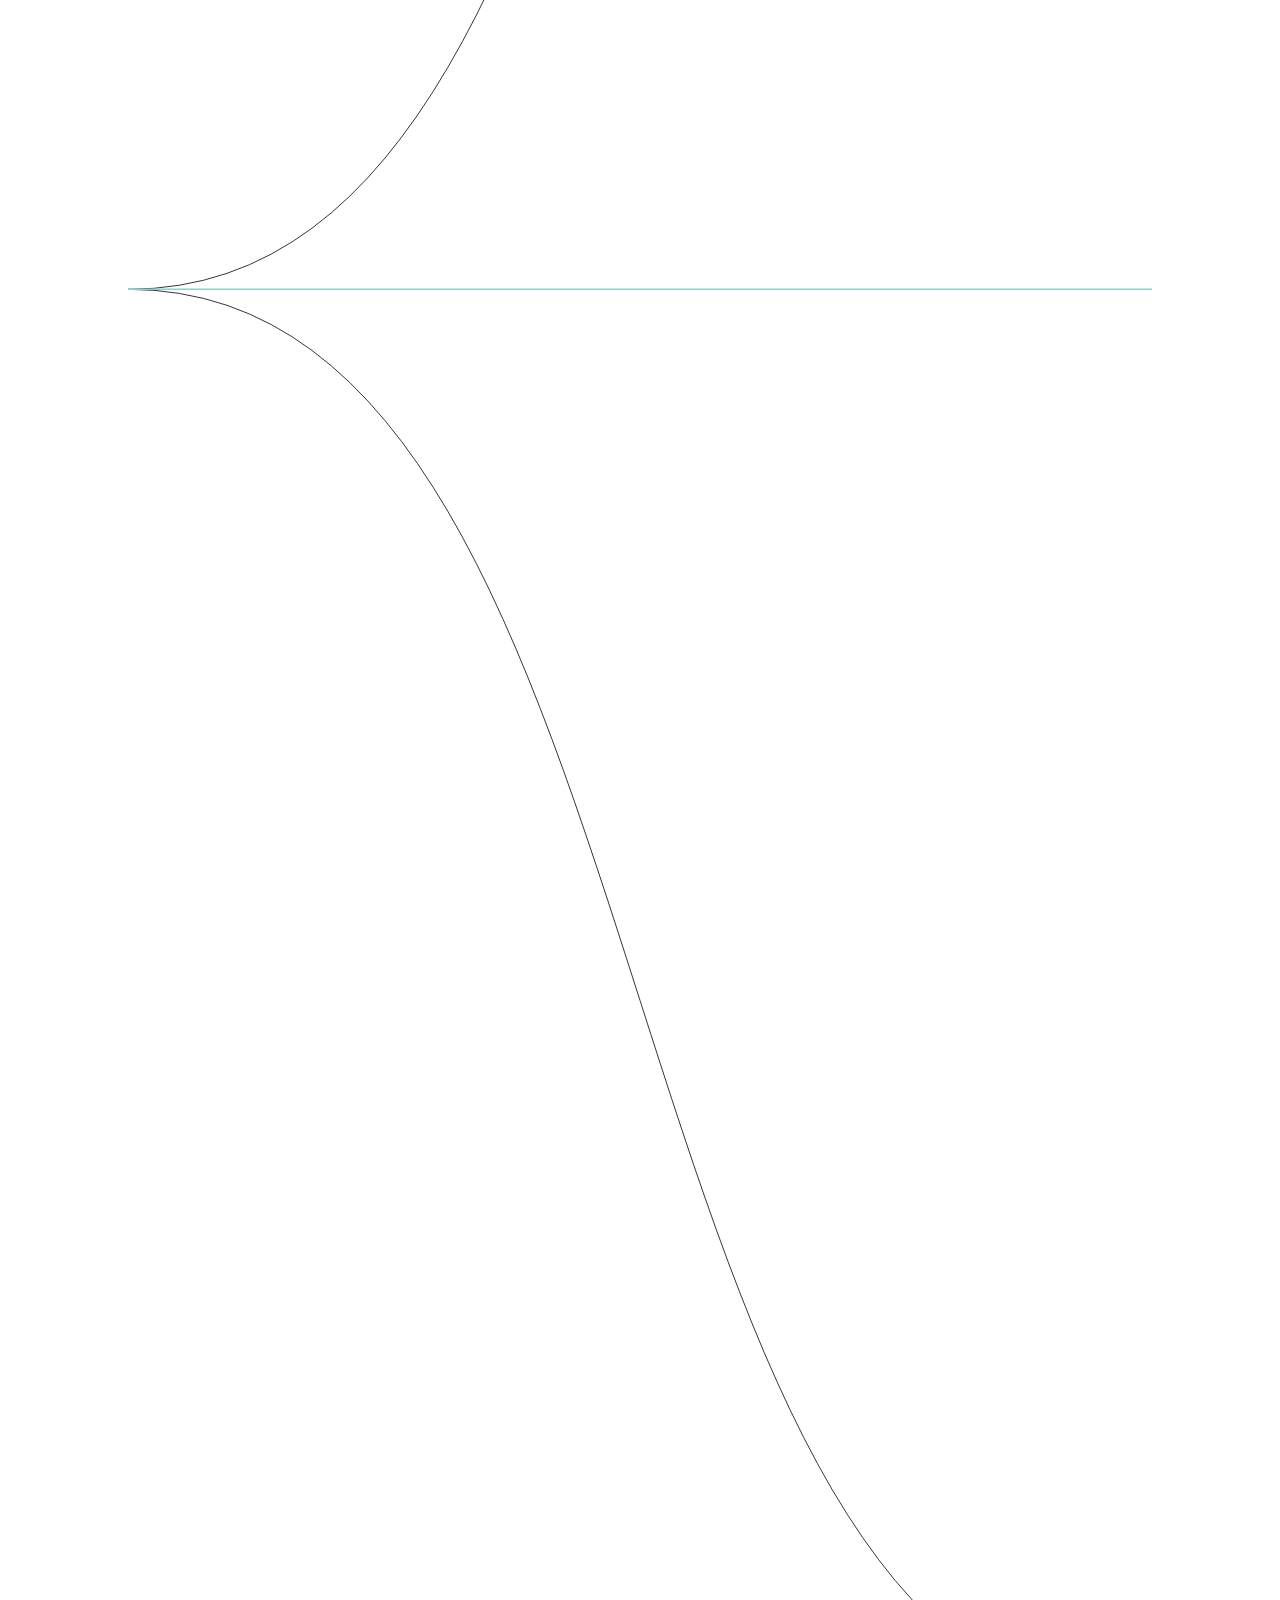
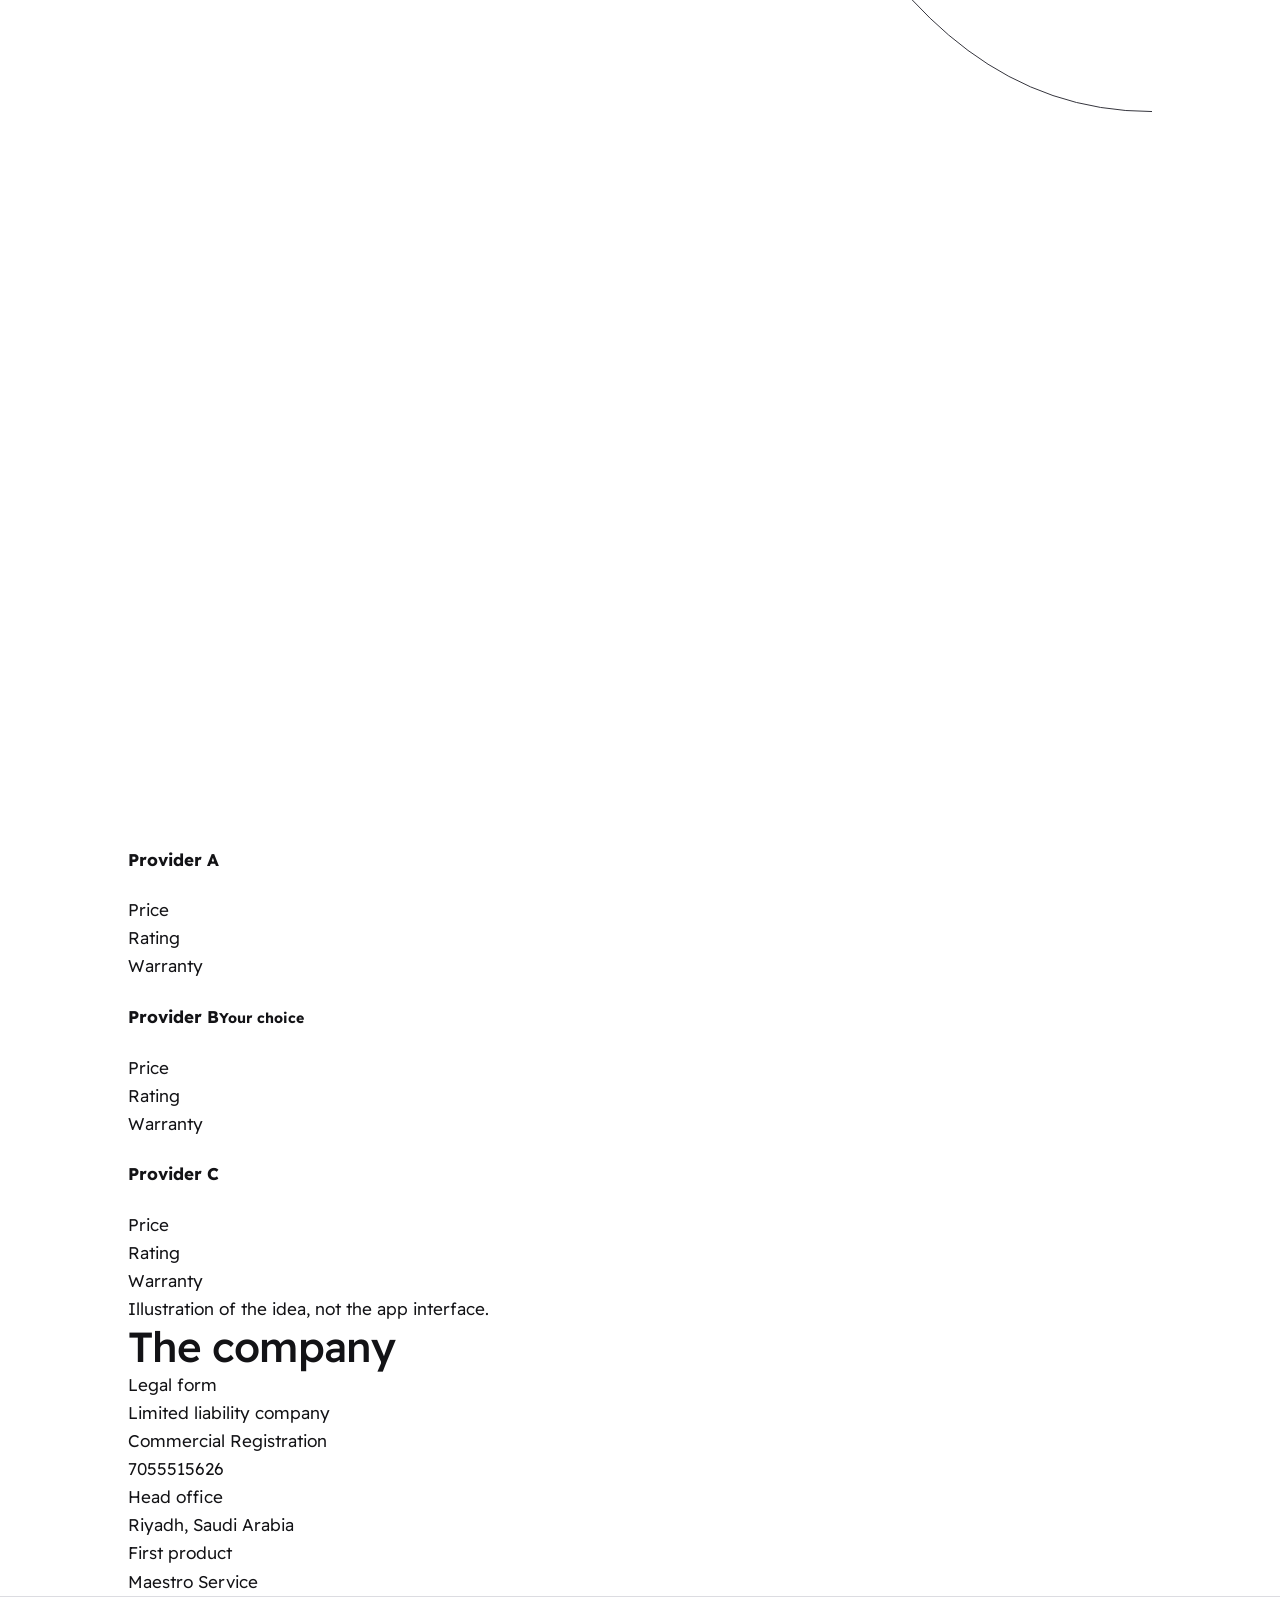
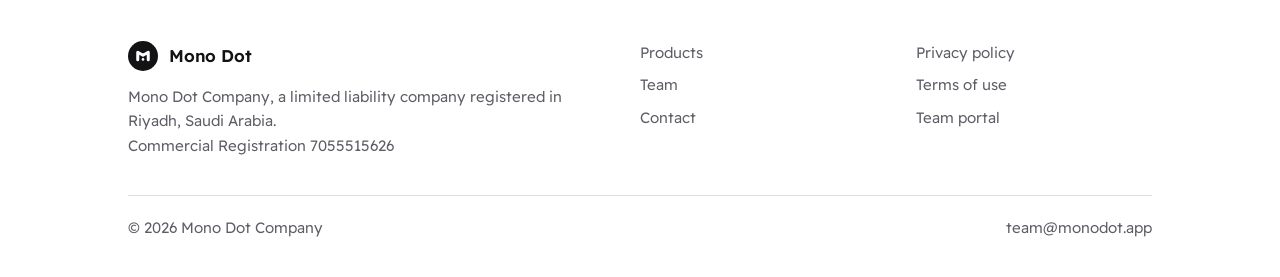
==== commit de4b97f3: "Redesign pages: team side by side, four launch services, provider invitation, phones" ====
--- a/index.html
+++ b/index.html
@@ -4,9 +4,9 @@
 <meta charset="utf-8">
 <meta name="viewport" content="width=device-width, initial-scale=1">
 <title>Mono Dot Company | شركة مونو دوت</title>
-<meta name="description" content="Mono Dot Company is a technology company in Riyadh, Saudi Arabia, building mobile apps for everyday services. Its first app is Maestro Service.">
+<meta name="description" content="Mono Dot Company is a technology company in Riyadh, Saudi Arabia. Its first app, Maestro Service, connects customers with licensed service providers. Expected launch: December 2026.">
 <meta property="og:title" content="Mono Dot Company | شركة مونو دوت">
-<meta property="og:description" content="Mono Dot Company is a technology company in Riyadh, Saudi Arabia, building mobile apps for everyday services. Its first app is Maestro Service.">
+<meta property="og:description" content="Mono Dot Company is a technology company in Riyadh, Saudi Arabia. Its first app, Maestro Service, connects customers with licensed service providers. Expected launch: December 2026.">
 <meta property="og:type" content="website">
 <meta property="og:url" content="https://monodot.app/">
 <meta property="og:image" content="https://monodot.app/assets/share.png">
@@ -16,6 +16,7 @@
 <link rel="preload" href="assets/fonts/readex-pro-latin.woff2" as="font" type="font/woff2" crossorigin>
 <link rel="stylesheet" href="assets/site.css">
 <script>(function(){var l,m=/[?&]lang=(ar|en)/.exec(location.search);if(m){l=m[1]}else{try{l=localStorage.getItem('md-lang')}catch(e){}}if(l!=='ar'&&l!=='en'){l=(navigator.language||'en').toLowerCase().indexOf('ar')===0?'ar':'en'}var d=document.documentElement;d.lang=l;d.dir=l==='ar'?'rtl':'ltr';d.setAttribute('data-l',l)})();</script>
+<script type="application/ld+json">{"@context": "https://schema.org", "@type": "Organization", "name": "Mono Dot Company", "legalName": "Mono Dot Company", "alternateName": "شركة مونو دوت", "url": "https://monodot.app", "logo": "https://monodot.app/assets/apple-touch-icon.png", "email": "team@monodot.app", "telephone": "+966505461060", "address": {"@type": "PostalAddress", "addressLocality": "Riyadh", "addressRegion": "Riyadh", "postalCode": "14211", "addressCountry": "SA"}, "identifier": {"@type": "PropertyValue", "name": "Saudi Commercial Registration", "value": "7055515626"}, "founder": [{"@type": "Person", "name": "Faisal AlKhelewy"}, {"@type": "Person", "name": "Muaath Alfadhli"}, {"@type": "Person", "name": "Muhannad Alammash"}]}</script>
 </head>
 <body>
 <a class="skip" href="#main"><span class="l-en" lang="en">Skip to content</span><span class="l-ar" lang="ar">انتقل إلى المحتوى</span></a>
@@ -30,54 +31,52 @@
 
 <section class="hero">
   <div class="wrap">
-    <h1 class="l-en" lang="en">Simple digital products for everyday needs<span class="dot" aria-hidden="true"></span></h1>
-    <h1 class="l-ar" lang="ar">منتجات رقمية بسيطة لاحتياجات كل يوم<span class="dot" aria-hidden="true"></span></h1>
-    <p class="l-en lead" lang="en">Mono Dot Company is a technology company in Riyadh, Saudi Arabia. We design and build mobile apps that make everyday services easier to find, compare and book.</p><p class="l-ar lead" lang="ar">شركة مونو دوت شركة تقنية مقرها الرياض، المملكة العربية السعودية. نصمّم ونبني تطبيقات جوال تسهّل الوصول إلى الخدمات اليومية ومقارنتها وحجزها.</p>
+    <h1 class="l-en display" lang="en">Technology that makes everyday life easier<span class="dot" aria-hidden="true"></span></h1>
+    <h1 class="l-ar display" lang="ar">تقنية تجعل يومك أسهل<span class="dot" aria-hidden="true"></span></h1>
+    <p class="l-en lead" lang="en">Mono Dot Company is a technology company in Riyadh, Saudi Arabia. Our first app, Maestro Service, connects customers with licensed service providers so they can compare, book and follow a job in one place.</p><p class="l-ar lead" lang="ar">شركة مونو دوت شركة تقنية مقرها الرياض، المملكة العربية السعودية. تطبيقنا الأول «مايسترو سيرفس» يجمع العميل بمزوّدي الخدمات المرخّصين، ليقارن بينهم ويحجز ويتابع طلبه من مكان واحد.</p>
     <div class="actions">
       <a class="btn" href="products.html"><span class="l-en" lang="en">See our first app</span><span class="l-ar" lang="ar">تعرّف على تطبيقنا الأول</span></a>
-      <a class="btn btn-line" href="contact.html"><span class="l-en" lang="en">Contact the team</span><span class="l-ar" lang="ar">تواصل مع الفريق</span></a>
+      <a class="tlink" href="contact.html"><span class="l-en" lang="en">Contact the team</span><span class="l-ar" lang="ar">تواصل مع الفريق</span></a>
     </div>
   </div>
 </section>
 
-<section class="section band-mist">
-  <div class="wrap split">
-    <div class="stack">
-      <h2 class="l-en" lang="en">How we build</h2><h2 class="l-ar" lang="ar">كيف نبني</h2>
-      <p class="l-en muted" lang="en">The name says it: one thing, done to the point.</p><p class="l-ar muted" lang="ar">الاسم يختصرها: شيء واحد، نتقنه.</p>
+<section class="sec"><div class="wrap"><div class="grid ruled"><h2 class="l-en label" lang="en">Who we are</h2><h2 class="l-ar label" lang="ar">من نحن</h2><div class="content"><p class="l-en statement" lang="en">An ambitious team that finds solutions to make people's everyday lives easier and put the choice in their hands.</p><p class="l-ar statement" lang="ar">فريق طموح يبحث عن حلول تسهّل حياة الناس اليومية وتمكّنهم من الاختيار عن معرفة.</p><div style="margin-top:28px"><p class="l-en" lang="en">We are three founders with backgrounds in engineering and finance. We look for everyday tasks that cost people more time and effort than they should, and build products that make them simpler. Maestro Service is our first.</p><p class="l-ar" lang="ar">نحن ثلاثة مؤسسين بخلفيات في الهندسة والمالية. نبحث عن المهام اليومية التي تأخذ من الناس وقتًا وجهدًا أكثر مما تستحق، ونبني منتجات تبسّطها. ومايسترو سيرفس أولها.</p></div><div class="actions"><a class="tlink" href="team.html"><span class="l-en" lang="en">Meet the team</span><span class="l-ar" lang="ar">تعرّف على الفريق</span></a></div></div></div></div></section>
+
+<section class="ink">
+  <div class="wrap band">
+    <div class="text stack">
+      <p class="l-en product-label" lang="en">Maestro Service</p><p class="l-ar product-label" lang="ar">مايسترو سيرفس</p>
+      <h2 class="l-en" lang="en">Find a licensed service provider and book the visit</h2><h2 class="l-ar" lang="ar">اعثر على مزوّد خدمة مرخّص واحجز زيارته</h2>
+      <p class="l-en muted" lang="en">Maestro Service connects customers with licensed service providers. You describe what you need, compare providers on price, ratings and warranty, then book a visit and follow the order.</p><p class="l-ar muted" lang="ar">مايسترو سيرفس منصة تجمع العملاء بمزوّدي الخدمات المرخّصين. تصف ما تحتاجه، وتقارن بين المزوّدين في السعر والتقييم والضمان، ثم تحجز الزيارة وتتابع طلبك.</p>
+      <p class="l-en" lang="en">Expected launch: December 2026</p><p class="l-ar" lang="ar">الإطلاق المتوقع: ديسمبر 2026</p>
+      <div class="actions"><a class="btn" href="products.html"><span class="l-en" lang="en">Read about Maestro Service</span><span class="l-ar" lang="ar">اقرأ عن مايسترو سيرفس</span></a></div>
     </div>
-    <ul class="rows">
-      <li><h3 class="l-en" lang="en">One need at a time</h3><h3 class="l-ar" lang="ar">حاجة واحدة في كل مرة</h3><p class="l-en" lang="en">Each product starts from a single everyday need and solves it well before it grows into anything else.</p><p class="l-ar" lang="ar">يبدأ كل منتج من حاجة يومية واحدة، ويحلّها جيدًا قبل أن يتوسّع إلى غيرها.</p></li>
-      <li><h3 class="l-en" lang="en">Made for Saudi Arabia</h3><h3 class="l-ar" lang="ar">مصمَّم للسعودية</h3><p class="l-en" lang="en">Arabic first, and designed around how people here look for a service, agree on it and pay for it.</p><p class="l-ar" lang="ar">العربية أولًا، وبتصميم يراعي طريقة الناس هنا في البحث عن الخدمة والاتفاق عليها ودفع قيمتها.</p></li>
-      <li><h3 class="l-en" lang="en">Plain and clear</h3><h3 class="l-ar" lang="ar">واضح ومباشر</h3><p class="l-en" lang="en">Clear prices, clear steps, and nothing on the screen that does not help you decide.</p><p class="l-ar" lang="ar">أسعار واضحة وخطوات واضحة، ولا شيء على الشاشة لا يساعدك على القرار.</p></li>
-    </ul>
+    <figure class="viz-wrap" role="img" aria-label="Illustration: one request, three provider offers, one choice">
+  <div class="viz">
+    <div class="viz-req"><span class="l-en" lang="en">Air conditioning</span><span class="l-ar" lang="ar">المكيفات</span></div>
+    <svg viewBox="0 0 72 300" preserveAspectRatio="none" aria-hidden="true">
+      <path d="M0,150 C40,150 32,50 72,50" fill="none" stroke="#35353d" stroke-width="1" vector-effect="non-scaling-stroke"/>
+      <path d="M0,150 C40,150 32,250 72,250" fill="none" stroke="#35353d" stroke-width="1" vector-effect="non-scaling-stroke"/>
+      <path d="M0,150 L72,150" fill="none" stroke="#7fd6cd" stroke-width="1.5" vector-effect="non-scaling-stroke"/>
+    </svg>
+    <div class="viz-cards">
+      <div class="viz-card"><h4><span class="l-en" lang="en">Provider A</span><span class="l-ar" lang="ar">المزوّد أ</span></h4><div class="vrow"><span><span class="l-en" lang="en">Price</span><span class="l-ar" lang="ar">السعر</span></span><i style="--w:78%"></i></div><div class="vrow"><span><span class="l-en" lang="en">Rating</span><span class="l-ar" lang="ar">التقييم</span></span><i style="--w:52%"></i></div><div class="vrow"><span><span class="l-en" lang="en">Warranty</span><span class="l-ar" lang="ar">الضمان</span></span><i style="--w:40%"></i></div></div>
+      <div class="viz-card on"><h4><span class="l-en" lang="en">Provider B</span><span class="l-ar" lang="ar">المزوّد ب</span><small><span class="l-en" lang="en">Your choice</span><span class="l-ar" lang="ar">اختيارك</span></small></h4><div class="vrow"><span><span class="l-en" lang="en">Price</span><span class="l-ar" lang="ar">السعر</span></span><i style="--w:56%"></i></div><div class="vrow"><span><span class="l-en" lang="en">Rating</span><span class="l-ar" lang="ar">التقييم</span></span><i style="--w:88%"></i></div><div class="vrow"><span><span class="l-en" lang="en">Warranty</span><span class="l-ar" lang="ar">الضمان</span></span><i style="--w:82%"></i></div></div>
+      <div class="viz-card"><h4><span class="l-en" lang="en">Provider C</span><span class="l-ar" lang="ar">المزوّد ج</span></h4><div class="vrow"><span><span class="l-en" lang="en">Price</span><span class="l-ar" lang="ar">السعر</span></span><i style="--w:38%"></i></div><div class="vrow"><span><span class="l-en" lang="en">Rating</span><span class="l-ar" lang="ar">التقييم</span></span><i style="--w:66%"></i></div><div class="vrow"><span><span class="l-en" lang="en">Warranty</span><span class="l-ar" lang="ar">الضمان</span></span><i style="--w:58%"></i></div></div>
+    </div>
+  </div>
+  <figcaption class="viz-cap"><span class="l-en" lang="en">Illustration of the idea, not the app interface.</span><span class="l-ar" lang="ar">رسم توضيحي للفكرة، وليس واجهة التطبيق.</span></figcaption>
+</figure>
   </div>
 </section>
 
-<section class="section band-ink">
-  <div class="wrap split">
-    <div class="stack">
-      <p class="l-en product-name" lang="en">Maestro Service</p><p class="l-ar product-name" lang="ar">مايسترو سيرفس</p>
-      <h2 class="l-en" lang="en">Our first app helps you choose the right service provider</h2><h2 class="l-ar" lang="ar">تطبيقنا الأول يساعدك على اختيار مزوّد الخدمة المناسب</h2>
-      <p class="l-en muted" lang="en">Maestro Service connects customers with licensed home-maintenance providers. You describe what you need, compare providers on price, rating and warranty, and book a visit.</p><p class="l-ar muted" lang="ar">يربط مايسترو سيرفس العملاء بمزوّدي خدمات الصيانة المنزلية المرخّصين. تصف ما تحتاجه، وتقارن بين المزوّدين في السعر والتقييم والضمان، ثم تحجز الزيارة.</p>
-      <div class="actions"><a class="btn" href="products.html"><span class="l-en" lang="en">Read about Maestro Service</span><span class="l-ar" lang="ar">اقرأ عن مايسترو سيرفس</span></a></div>
-    </div>
-    <ul class="services" aria-label="Services">
-      <li class="live"><span class="l-en" lang="en">Air conditioning</span><span class="l-ar" lang="ar">المكيفات</span><small><span class="l-en" lang="en">At launch</span><span class="l-ar" lang="ar">عند الإطلاق</span></small></li>
-      <li><span class="l-en" lang="en">Plumbing</span><span class="l-ar" lang="ar">السباكة</span><small><span class="l-en" lang="en">Next</span><span class="l-ar" lang="ar">لاحقًا</span></small></li>
-      <li><span class="l-en" lang="en">Electrical</span><span class="l-ar" lang="ar">الكهرباء</span><small><span class="l-en" lang="en">Next</span><span class="l-ar" lang="ar">لاحقًا</span></small></li>
-      <li><span class="l-en" lang="en">Washing machines</span><span class="l-ar" lang="ar">الغسالات</span><small><span class="l-en" lang="en">Next</span><span class="l-ar" lang="ar">لاحقًا</span></small></li>
-    </ul>
-  </div>
-</section>
-
-<section class="section">
-  <div class="wrap stack-lg">
-    <h2 class="l-en" lang="en">Write to us</h2><h2 class="l-ar" lang="ar">راسلنا</h2>
-    <p><a class="mail" href="mailto:team@monodot.app">team@monodot.app</a></p>
-    <p class="l-en muted" lang="en">For partnerships, service providers who want to join Maestro Service, and general questions.</p><p class="l-ar muted" lang="ar">للشراكات، ولمزوّدي الخدمات الراغبين في الانضمام إلى مايسترو سيرفس، وللاستفسارات العامة.</p>
-  </div>
-</section>
+<section class="sec"><div class="wrap"><div class="grid ruled"><h2 class="l-en label" lang="en">The company</h2><h2 class="l-ar label" lang="ar">الشركة</h2><div class="content"><dl class="specs">
+  <div><dt><span class="l-en" lang="en">Legal form</span><span class="l-ar" lang="ar">الشكل النظامي</span></dt><dd><span class="l-en" lang="en">Limited liability company</span><span class="l-ar" lang="ar">شركة ذات مسؤولية محدودة</span></dd></div>
+  <div><dt><span class="l-en" lang="en">Commercial Registration</span><span class="l-ar" lang="ar">السجل التجاري</span></dt><dd class="ltr">7055515626</dd></div>
+  <div><dt><span class="l-en" lang="en">Head office</span><span class="l-ar" lang="ar">المقر</span></dt><dd><span class="l-en" lang="en">Riyadh, Saudi Arabia</span><span class="l-ar" lang="ar">الرياض، السعودية</span></dd></div>
+  <div><dt><span class="l-en" lang="en">First product</span><span class="l-ar" lang="ar">المنتج الأول</span></dt><dd><span class="l-en" lang="en">Maestro Service</span><span class="l-ar" lang="ar">مايسترو سيرفس</span></dd></div>
+</dl></div></div></div></section>
 
 </main>
 <footer class="site-foot">
@@ -100,7 +99,7 @@
       </ul>
     </div>
     <div class="base">
-      <span>© 2026 Mono Dot Company</span>
+      <span><span class="l-en" lang="en">© 2026 Mono Dot Company</span><span class="l-ar" lang="ar">© 2026 شركة مونو دوت</span></span>
       <a class="ltr" href="mailto:team@monodot.app">team@monodot.app</a>
     </div>
   </div>
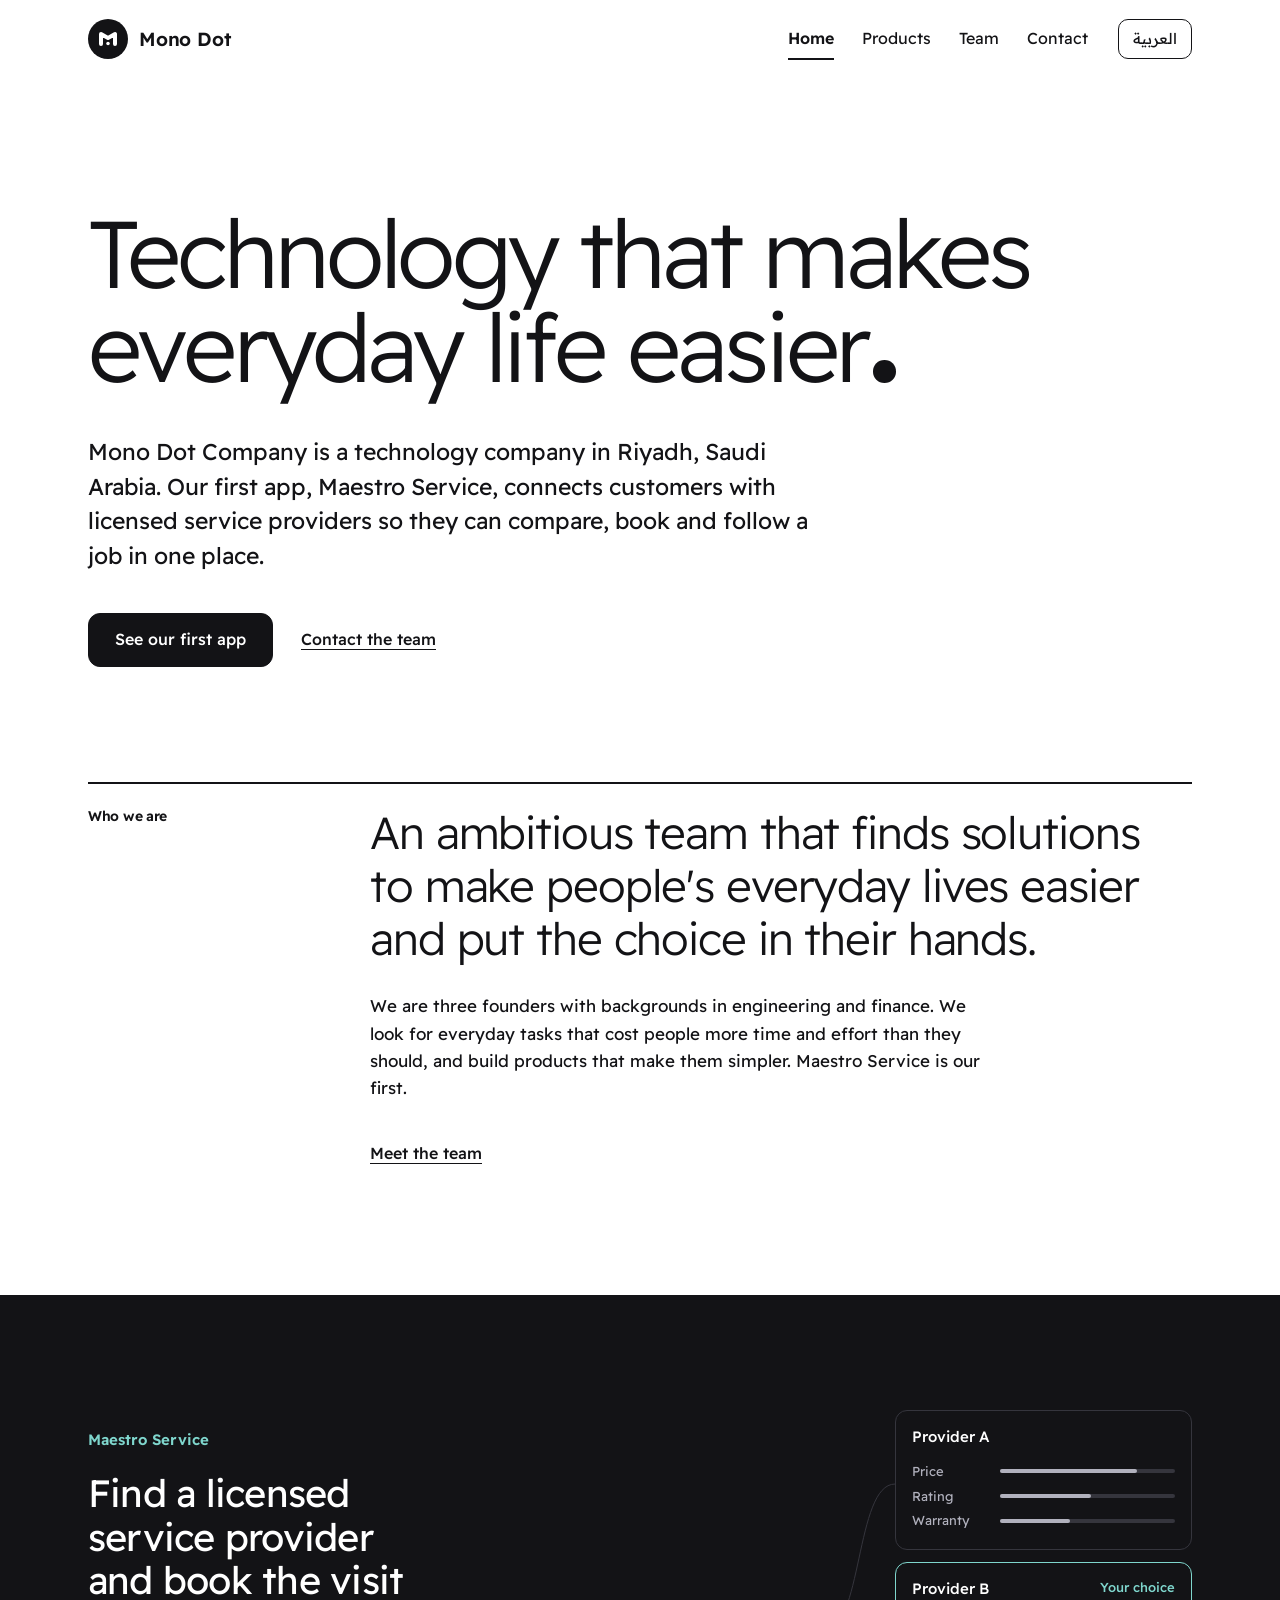
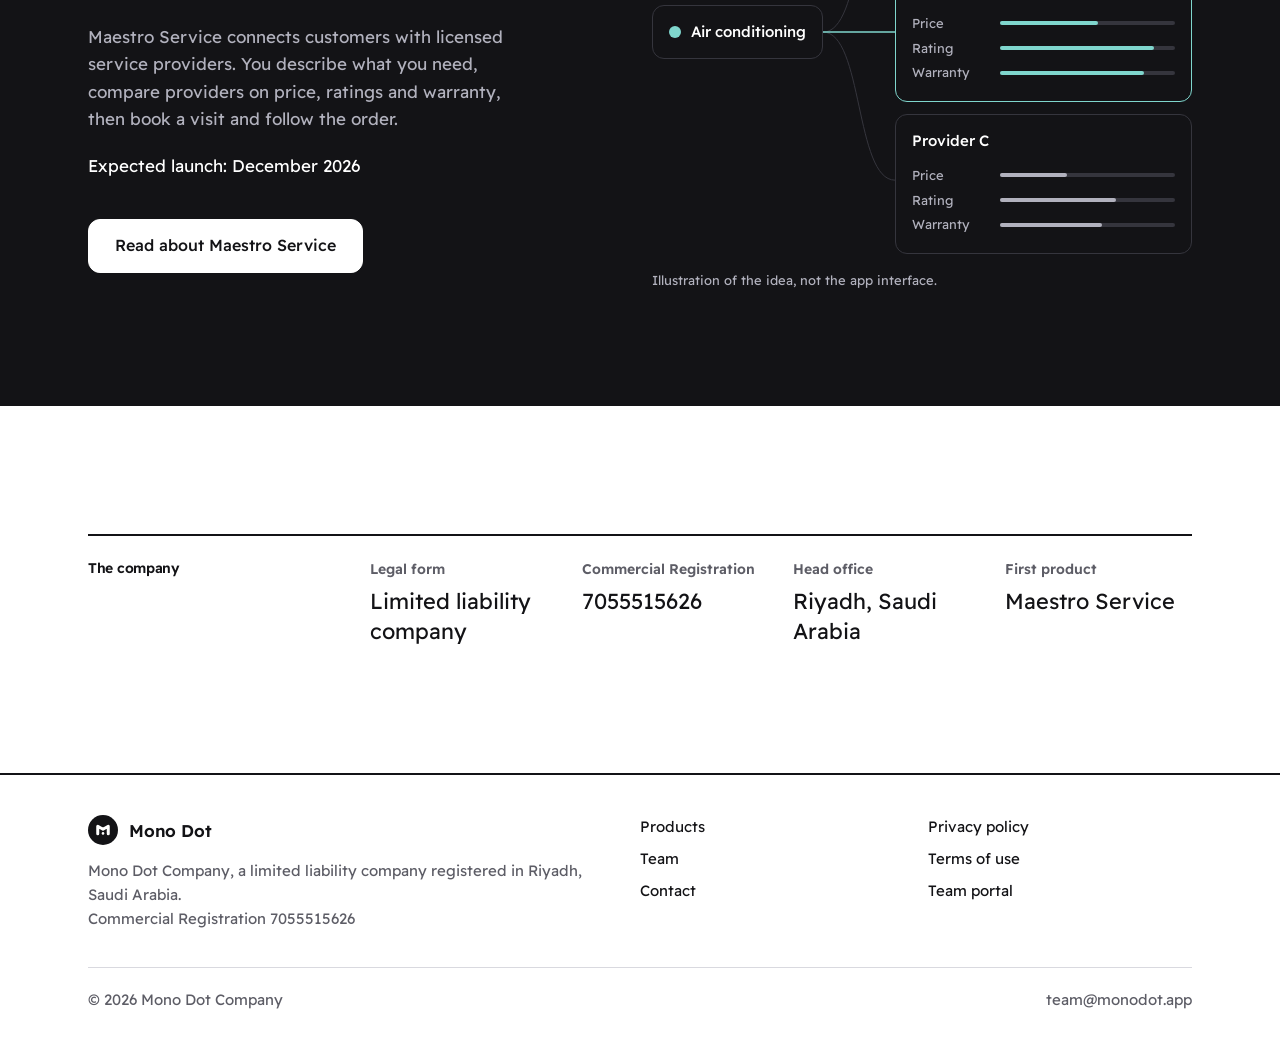
==== commit b9b4c180: "Team: reorder founders, Co-CEO titles" ====
--- a/index.html
+++ b/index.html
@@ -16,7 +16,7 @@
 <link rel="preload" href="assets/fonts/readex-pro-latin.woff2" as="font" type="font/woff2" crossorigin>
 <link rel="stylesheet" href="assets/site.css">
 <script>(function(){var l,m=/[?&]lang=(ar|en)/.exec(location.search);if(m){l=m[1]}else{try{l=localStorage.getItem('md-lang')}catch(e){}}if(l!=='ar'&&l!=='en'){l=(navigator.language||'en').toLowerCase().indexOf('ar')===0?'ar':'en'}var d=document.documentElement;d.lang=l;d.dir=l==='ar'?'rtl':'ltr';d.setAttribute('data-l',l)})();</script>
-<script type="application/ld+json">{"@context": "https://schema.org", "@type": "Organization", "name": "Mono Dot Company", "legalName": "Mono Dot Company", "alternateName": "شركة مونو دوت", "url": "https://monodot.app", "logo": "https://monodot.app/assets/apple-touch-icon.png", "email": "team@monodot.app", "telephone": "+966505461060", "address": {"@type": "PostalAddress", "addressLocality": "Riyadh", "addressRegion": "Riyadh", "postalCode": "14211", "addressCountry": "SA"}, "identifier": {"@type": "PropertyValue", "name": "Saudi Commercial Registration", "value": "7055515626"}, "founder": [{"@type": "Person", "name": "Faisal AlKhelewy"}, {"@type": "Person", "name": "Muaath Alfadhli"}, {"@type": "Person", "name": "Muhannad Alammash"}]}</script>
+<script type="application/ld+json">{"@context": "https://schema.org", "@type": "Organization", "name": "Mono Dot Company", "legalName": "Mono Dot Company", "alternateName": "شركة مونو دوت", "url": "https://monodot.app", "logo": "https://monodot.app/assets/apple-touch-icon.png", "email": "team@monodot.app", "telephone": "+966505461060", "address": {"@type": "PostalAddress", "addressLocality": "Riyadh", "addressRegion": "Riyadh", "postalCode": "14211", "addressCountry": "SA"}, "identifier": {"@type": "PropertyValue", "name": "Saudi Commercial Registration", "value": "7055515626"}, "founder": [{"@type": "Person", "name": "Muhannad Alammash"}, {"@type": "Person", "name": "Faisal AlKhelewy"}, {"@type": "Person", "name": "Muaath Alfadhli"}]}</script>
 </head>
 <body>
 <a class="skip" href="#main"><span class="l-en" lang="en">Skip to content</span><span class="l-ar" lang="ar">انتقل إلى المحتوى</span></a>
--- a/assets/site.css
+++ b/assets/site.css
@@ -1,153 +1,215 @@
-/* Mono Dot — one typeface, one ink, and the dot as the only ornament. */
+/* Mono Dot — "Full stop": one typeface, one ink, a 12-column grid, and one dot per page. */
 @font-face{font-family:"Readex Pro";font-style:normal;font-weight:160 700;font-display:swap;src:url("fonts/readex-pro-latin.woff2") format("woff2");unicode-range:U+0000-00FF,U+0131,U+0152-0153,U+02BB-02BC,U+02C6,U+02DA,U+02DC,U+2000-206F,U+20AC,U+2122,U+2191,U+2193,U+2212,U+2215,U+FEFF,U+FFFD}
 @font-face{font-family:"Readex Pro";font-style:normal;font-weight:160 700;font-display:swap;src:url("fonts/readex-pro-arabic.woff2") format("woff2");unicode-range:U+0600-06FF,U+0750-077F,U+0870-088E,U+0890-0891,U+0898-08E1,U+08E3-08FF,U+200C-200E,U+2010-2011,U+204F,U+2E41,U+FB50-FDFF,U+FE70-FE74,U+FE76-FEFC}
 
 :root{
   --ink:#131316;
   --paper:#ffffff;
-  --mist:#f1f1f3;
   --muted:#5d5d66;
-  --line:#dcdce1;
+  --line:#d9d9df;
   --on-ink:#ffffff;
-  --on-ink-muted:#b4b4bf;
+  --on-ink-muted:#b1b1bd;
+  --ink-line:#35353d;
   --maestro:#0d6e69;
   --maestro-light:#7fd6cd;
-  --wrap:1120px;
+  --wrap:1200px;
   --gutter:clamp(20px,5vw,48px);
-  --block:clamp(56px,9vw,116px);
+  --gap:24px;
+  --block:clamp(72px,10vw,136px);
   --font:"Readex Pro",system-ui,-apple-system,"Segoe UI",Tahoma,sans-serif;
 }
 *,*::before,*::after{box-sizing:border-box}
-html{-webkit-text-size-adjust:100%;scroll-behavior:smooth}
-body{margin:0;background:var(--paper);color:var(--ink);font-family:var(--font);font-size:17px;line-height:1.65;font-weight:350;-webkit-font-smoothing:antialiased}
-html[data-l="ar"] body{line-height:1.9}
+html{-webkit-text-size-adjust:100%}
+body{margin:0;background:var(--paper);color:var(--ink);font-family:var(--font);font-size:17px;line-height:1.6;font-weight:400;font-variant-numeric:tabular-nums;-webkit-font-smoothing:antialiased}
+html[data-l="ar"] body{line-height:1.85}
 html[data-l="en"] .l-ar,html[data-l="ar"] .l-en{display:none!important}
-img,svg{max-width:100%;display:block}
-a{color:inherit;text-underline-offset:.22em;text-decoration-thickness:1px}
+svg{display:block}
+a{color:inherit;text-underline-offset:.24em;text-decoration-thickness:1px}
 a:hover{text-decoration-thickness:2px}
 :focus-visible{outline:2px solid var(--ink);outline-offset:3px;border-radius:4px}
-.band-ink :focus-visible{outline-color:var(--on-ink)}
-h1,h2,h3,p,ul,ol,dl,dd,figure{margin:0}
+.ink :focus-visible,.invite :focus-visible{outline-color:var(--on-ink)}
+h1,h2,h3,h4,p,ul,ol,dl,dd,figure{margin:0}
 ul,ol{padding:0;list-style:none}
 .wrap{max-width:var(--wrap);margin-inline:auto;padding-inline:var(--gutter)}
+.ltr{direction:ltr;unicode-bidi:isolate;display:inline-block}
 .skip{position:absolute;inset-inline-start:12px;top:-60px;background:var(--ink);color:var(--on-ink);padding:10px 16px;border-radius:8px;z-index:10}
 .skip:focus{top:12px}
 
 /* header */
-.site-head{border-bottom:1px solid var(--line)}
-.site-head .wrap{display:flex;align-items:center;gap:12px 28px;flex-wrap:wrap;padding-block:16px}
+.site-head .wrap{display:flex;align-items:center;gap:10px 30px;flex-wrap:wrap;padding-block:18px}
 .brand{display:flex;align-items:center;gap:11px;text-decoration:none;font-weight:600;font-size:19px;letter-spacing:-.01em;margin-inline-end:auto}
 html[data-l="ar"] .brand{letter-spacing:0}
-.brand svg{width:38px;height:38px;flex:none}
-.nav{display:flex;gap:6px 26px;flex-wrap:wrap}
-.nav a{text-decoration:none;font-size:16px;padding-block:6px;position:relative;color:var(--muted)}
-.nav a:hover{color:var(--ink)}
-.nav a[aria-current="page"]{color:var(--ink);font-weight:500}
-.nav a[aria-current="page"]::after{content:"";position:absolute;inset-inline-start:50%;bottom:-3px;width:6px;height:6px;margin-inline-start:-3px;border-radius:50%;background:var(--ink)}
-.lang{font:inherit;font-size:15px;color:var(--ink);background:none;border:1px solid var(--line);border-radius:999px;padding:6px 16px;cursor:pointer;min-height:40px}
-.lang:hover{border-color:var(--ink)}
+.brand svg{width:40px;height:40px;flex:none}
+.nav{display:flex;gap:4px 28px;flex-wrap:wrap}
+.nav a{text-decoration:none;font-size:16px;padding-block:8px 6px;border-bottom:2px solid transparent}
+.nav a:hover{border-bottom-color:var(--line)}
+.nav a[aria-current="page"]{font-weight:600;border-bottom-color:var(--ink)}
+.lang{font:inherit;font-size:15px;color:var(--ink);background:none;border:1px solid var(--ink);border-radius:10px;padding:6px 14px;cursor:pointer;min-height:40px}
+.lang:hover{background:var(--ink);color:var(--on-ink)}
 @media (max-width:760px){
-  .nav{order:3;width:100%;gap:4px 22px;padding-top:4px}
-  .nav a{padding-block:10px}
+  .nav{order:3;width:100%;gap:2px 22px}
+  .nav a{padding-block:10px 8px}
 }
 
 /* type */
-h1{font-size:clamp(40px,7.4vw,94px);line-height:1.03;font-weight:500;letter-spacing:-.035em;text-wrap:balance}
-html[data-l="ar"] h1{line-height:1.32;letter-spacing:0;font-size:clamp(38px,6.6vw,84px)}
-.page-title{font-size:clamp(36px,5.4vw,66px)}
-html[data-l="ar"] .page-title{font-size:clamp(34px,5vw,60px)}
-h2{font-size:clamp(27px,3.5vw,42px);line-height:1.14;font-weight:500;letter-spacing:-.022em;text-wrap:balance}
-html[data-l="ar"] h2{line-height:1.45;letter-spacing:0}
-h3{font-size:20px;line-height:1.35;font-weight:500}
+.display{font-size:clamp(44px,7.4vw,104px);line-height:1;font-weight:300;letter-spacing:-.04em;text-wrap:balance;max-width:12em}
+html[data-l="ar"] .display{font-size:clamp(42px,6.6vw,90px);line-height:1.3;font-weight:400;letter-spacing:0}
+.display-sm{font-size:clamp(40px,6vw,80px)}
+html[data-l="ar"] .display-sm{font-size:clamp(38px,5.4vw,72px)}
+.statement{font-size:clamp(26px,3.5vw,48px);line-height:1.18;font-weight:300;letter-spacing:-.025em;max-width:22em}
+html[data-l="ar"] .statement{line-height:1.6;font-weight:400;letter-spacing:0;font-size:clamp(25px,3.1vw,42px)}
+h2{font-size:clamp(26px,3vw,38px);line-height:1.15;font-weight:400;letter-spacing:-.02em;text-wrap:balance}
+html[data-l="ar"] h2{line-height:1.5;letter-spacing:0;font-weight:500}
+h3{font-size:20px;line-height:1.35;font-weight:600}
 html[data-l="ar"] h3{line-height:1.6}
-.lead{font-size:clamp(19px,2vw,23px);line-height:1.5;max-width:34em;font-weight:300}
+.lead{font-size:clamp(19px,1.9vw,23px);line-height:1.5;max-width:32em}
 html[data-l="ar"] .lead{line-height:1.8}
+.label{font-size:14px;font-weight:600;line-height:1.5}
 .muted{color:var(--muted)}
-p{max-width:38em}
-.dot{display:inline-block;width:.2em;height:.2em;border-radius:50%;background:currentColor;margin-inline-start:.07em}
+.ink .muted{color:var(--on-ink-muted)}
+p{max-width:36em}
+.dot{display:inline-block;width:.24em;height:.24em;border-radius:50%;background:currentColor;margin-inline-start:.06em}
+.dot-maestro{background:var(--maestro-light)}
 @media (prefers-reduced-motion:no-preference){
-  .hero .dot{animation:dot-in .7s cubic-bezier(.3,1.5,.5,1) .35s both}
+  .dot{animation:dot-in .7s cubic-bezier(.3,1.5,.5,1) .3s both}
   @keyframes dot-in{from{transform:scale(0)}to{transform:scale(1)}}
 }
 
-/* sections */
-.hero{padding-block:clamp(56px,10vw,132px) var(--block)}
-.hero-page{padding-block:clamp(48px,7vw,96px) clamp(28px,4vw,48px)}
-.hero .lead{margin-top:clamp(22px,3vw,34px)}
-.facts{margin-top:clamp(28px,4vw,44px);display:flex;flex-wrap:wrap;gap:6px 30px;font-size:15px;color:var(--muted)}
-.section{padding-block:var(--block)}
-.section-tight{padding-block:calc(var(--block) * .62)}
-.band-mist{background:var(--mist)}
-.band-ink{background:var(--ink);color:var(--on-ink)}
-.band-ink .muted{color:var(--on-ink-muted)}
-.split{display:grid;grid-template-columns:minmax(0,5fr) minmax(0,7fr);gap:clamp(28px,6vw,84px);align-items:start}
-@media (max-width:820px){.split{grid-template-columns:1fr}}
-.stack>*+*{margin-top:18px}
-.stack-lg>*+*{margin-top:28px}
-
-/* ruled rows: principles, team, definitions */
-.rows{border-top:1px solid var(--line)}
-.rows>li,.rows>div{display:grid;grid-template-columns:minmax(0,4fr) minmax(0,8fr);gap:8px 40px;padding-block:26px;border-bottom:1px solid var(--line)}
-.band-ink .rows,.band-ink .rows>li,.band-ink .rows>div{border-color:#33333b}
-@media (max-width:700px){.rows>li,.rows>div{grid-template-columns:1fr}}
-.rows h3+p{margin-top:0}
-
-/* buttons */
-.btn{display:inline-flex;align-items:center;justify-content:center;min-height:50px;padding:12px 26px;border-radius:999px;background:var(--ink);color:var(--on-ink);text-decoration:none;font-weight:500;font-size:16px;border:1px solid var(--ink);transition:background-color .15s,color .15s}
+/* grid and sections */
+.grid{display:grid;grid-template-columns:repeat(12,minmax(0,1fr));column-gap:var(--gap);row-gap:20px}
+.ruled{border-top:2px solid var(--ink);padding-top:22px}
+.ink .ruled{border-top-color:var(--on-ink)}
+.grid>.label{grid-column:1/4}
+.grid>.content{grid-column:4/13}
+@media (max-width:860px){.grid>.label,.grid>.content{grid-column:1/-1}}
+.hero{padding-block:clamp(64px,10vw,152px) clamp(64px,9vw,128px)}
+.hero .lead{margin-top:clamp(24px,3.2vw,40px)}
+.hero-page{padding-block:clamp(56px,8vw,112px) clamp(56px,7vw,96px)}
+.sec{padding-bottom:var(--block)}
+.stack>*+*{margin-top:20px}
+.stack-lg>*+*{margin-top:32px}
+
+/* actions */
+.btn{display:inline-flex;align-items:center;justify-content:center;min-height:52px;padding:13px 26px;border-radius:12px;background:var(--ink);color:var(--on-ink);text-decoration:none;font-weight:500;font-size:16px;border:1px solid var(--ink)}
 .btn:hover{background:var(--paper);color:var(--ink)}
-.band-ink .btn{background:var(--on-ink);color:var(--ink);border-color:var(--on-ink)}
-.band-ink .btn:hover{background:transparent;color:var(--on-ink)}
-.btn-line{background:transparent;color:var(--ink)}
-.btn-line:hover{background:var(--ink);color:var(--on-ink)}
-.actions{display:flex;flex-wrap:wrap;gap:12px;margin-top:30px}
-
-/* product */
-.product-name{display:flex;align-items:center;gap:12px;font-size:16px;color:var(--maestro-light);font-weight:500}
-.product-name::before{content:"";width:10px;height:10px;border-radius:50%;background:var(--maestro-light)}
-.status{display:inline-flex;align-items:center;gap:10px;font-size:15px;border:1px solid #3a3a43;border-radius:999px;padding:7px 16px;margin-top:26px}
-.on-paper .status{border-color:var(--line)}
-.services>li{display:flex;align-items:baseline;justify-content:space-between;gap:16px;padding-block:18px;border-bottom:1px solid #33333b;font-size:clamp(20px,2.4vw,27px);font-weight:400}
-.services>li:first-child{border-top:1px solid #33333b}
-.services small{font-size:15px;color:var(--on-ink-muted);display:inline-flex;align-items:center;gap:9px;white-space:nowrap}
-.services small::before{content:"";width:9px;height:9px;border-radius:50%;border:1.5px solid var(--on-ink-muted)}
-.services .live small{color:var(--maestro-light)}
-.services .live small::before{background:var(--maestro-light);border-color:var(--maestro-light)}
-.steps{counter-reset:s;border-top:1px solid var(--line)}
-.steps>li{counter-increment:s;display:grid;grid-template-columns:56px minmax(0,1fr);gap:4px 12px;padding-block:24px;border-bottom:1px solid var(--line)}
-.steps>li::before{content:counter(s);font-size:30px;font-weight:300;line-height:1.1;color:var(--muted);grid-row:span 2}
-html[data-l="ar"] .steps>li::before{content:counter(s,arabic-indic)}
-.pair{display:grid;grid-template-columns:1fr 1fr;gap:clamp(28px,5vw,72px)}
+.ink .btn,.invite .btn{background:var(--on-ink);color:var(--ink);border-color:var(--on-ink)}
+.ink .btn:hover,.invite .btn:hover{background:transparent;color:var(--on-ink)}
+.tlink{font-weight:500;font-size:16px}
+.actions{display:flex;flex-wrap:wrap;align-items:center;gap:14px 28px;margin-top:clamp(28px,3.4vw,40px)}
+
+/* ink band */
+.ink{background:var(--ink);color:var(--on-ink);padding-block:clamp(64px,9vw,120px)}
+.ink+.sec,.invite+.sec{padding-top:var(--block)}
+.sec+.ink,.sec+.invite{margin-top:0}
+.product-label{font-size:15px;font-weight:600;color:var(--maestro-light)}
+.band{display:grid;grid-template-columns:repeat(12,minmax(0,1fr));column-gap:var(--gap);row-gap:48px;align-items:center}
+.band>.text{grid-column:1/6}
+.band>.viz-wrap{grid-column:7/13}
+@media (max-width:960px){.band>.text,.band>.viz-wrap{grid-column:1/-1}}
+
+/* spec strips */
+.specs{display:grid;grid-template-columns:repeat(4,minmax(0,1fr));gap:28px var(--gap)}
+.specs-3{grid-template-columns:repeat(3,minmax(0,1fr))}
+.specs dt{font-size:14px;font-weight:600;color:var(--muted)}
+.ink .specs dt{color:var(--on-ink-muted)}
+.specs dd{font-size:clamp(18px,1.7vw,22px);line-height:1.35;margin-top:6px}
+html[data-l="ar"] .specs dd{line-height:1.6}
+@media (max-width:760px){.specs,.specs-3{grid-template-columns:repeat(2,minmax(0,1fr))}}
+.ink .specs{margin-top:clamp(36px,5vw,56px);padding-top:26px;border-top:1px solid var(--ink-line)}
+
+/* product illustration */
+.viz{display:grid;grid-template-columns:auto 72px minmax(0,1fr);align-items:center}
+.viz-req{border:1px solid var(--ink-line);border-radius:12px;padding:14px 16px;display:flex;align-items:center;gap:10px;font-size:15px;font-weight:500;white-space:nowrap}
+.viz-req::before{content:"";width:12px;height:12px;border-radius:50%;background:var(--maestro-light);flex:none}
+.viz svg{width:72px;height:0;min-height:100%;align-self:stretch}
+html[data-l="ar"] .viz svg{transform:scaleX(-1)}
+.viz-cards{display:grid;gap:12px}
+.viz-card{border:1px solid var(--ink-line);border-radius:12px;padding:14px 16px 16px}
+.viz-card.on{border:1.5px solid var(--maestro-light)}
+.viz-card h4{font-size:15px;font-weight:500;display:flex;justify-content:space-between;gap:12px;margin-bottom:10px}
+.viz-card h4 small{font-size:13px;font-weight:500;color:var(--maestro-light)}
+.vrow{display:grid;grid-template-columns:76px minmax(0,1fr);align-items:center;gap:12px;font-size:13px;color:var(--on-ink-muted);line-height:1.9}
+.vrow i{height:4px;border-radius:2px;background:var(--ink-line);position:relative;display:block}
+.vrow i::before{content:"";position:absolute;inset-block:0;inset-inline-start:0;width:var(--w);border-radius:2px;background:var(--on-ink-muted)}
+.viz-card.on .vrow i::before{background:var(--maestro-light)}
+.viz-cap{font-size:13px;color:var(--on-ink-muted);margin-top:16px}
+@media (max-width:560px){
+  .viz{grid-template-columns:1fr;row-gap:14px}
+  .viz svg{display:none}
+  .viz-req{justify-self:start}
+}
+
+/* services */
+.cells{display:grid;grid-template-columns:repeat(4,minmax(0,1fr));border:1px solid var(--ink);border-radius:12px;overflow:hidden}
+.cells>li{padding:26px 22px;font-size:clamp(18px,1.8vw,22px);line-height:1.35;border-inline-end:1px solid var(--ink)}
+.cells>li:last-child{border-inline-end:0}
+@media (max-width:760px){
+  .cells{grid-template-columns:repeat(2,minmax(0,1fr))}
+  .cells>li:nth-child(2n){border-inline-end:0}
+  .cells>li:nth-child(-n+2){border-bottom:1px solid var(--ink)}
+}
+
+/* steps */
+.steps{display:grid;grid-template-columns:repeat(4,minmax(0,1fr));gap:36px var(--gap);counter-reset:s}
+.steps>li{counter-increment:s}
+.steps>li::before{content:counter(s);display:block;font-size:60px;font-weight:200;line-height:1.1;margin-bottom:14px}
+.steps p{margin-top:8px}
+@media (max-width:900px){.steps{grid-template-columns:repeat(2,minmax(0,1fr))}}
+@media (max-width:560px){
+  .steps{grid-template-columns:1fr;gap:0}
+  .steps>li{display:grid;grid-template-columns:52px minmax(0,1fr);column-gap:8px;padding-block:18px 22px;border-top:1px solid var(--line)}
+  .steps>li:first-child{border-top:0;padding-top:0}
+  .steps>li::before{font-size:44px;grid-row:span 2;margin:0}
+}
+
+/* ruled lists */
+.pair{display:grid;grid-template-columns:repeat(2,minmax(0,1fr));gap:48px var(--gap)}
 @media (max-width:760px){.pair{grid-template-columns:1fr}}
-.ticks>li{padding-inline-start:22px;position:relative;margin-top:12px}
-.ticks>li::before{content:"";position:absolute;inset-inline-start:0;top:.72em;width:7px;height:7px;border-radius:50%;background:currentColor}
-html[data-l="ar"] .ticks>li::before{top:.86em}
+.lines{margin-top:18px;border-top:1px solid var(--line)}
+.lines>li{padding-block:15px;border-bottom:1px solid var(--line)}
+
+/* provider invitation */
+.invite{background:var(--maestro);color:var(--on-ink);padding-block:clamp(60px,8vw,112px)}
+.invite .lead{margin-top:24px}
 
 /* team */
-.person h3{font-size:24px}
-.person .role{color:var(--muted);font-size:16px;margin-top:2px}
+.people{display:grid;grid-template-columns:repeat(3,minmax(0,1fr));gap:48px 40px}
+.person{border-top:2px solid var(--ink);padding-top:20px}
+.person h2{font-size:clamp(24px,2.3vw,30px);font-weight:500}
+.person .role{margin-top:6px;font-weight:500}
+.person .place{color:var(--muted);font-size:15px;margin-top:2px}
+.person .bio{margin-top:20px}
+@media (max-width:900px){.people{grid-template-columns:1fr}}
 
 /* contact */
-.mail{font-size:clamp(26px,5vw,58px);font-weight:500;letter-spacing:-.025em;text-decoration:none;border-bottom:2px solid currentColor;line-height:1.25;overflow-wrap:anywhere;direction:ltr;display:inline-block}
-.mail:hover{border-bottom-width:4px}
-.defs>div{display:grid;grid-template-columns:minmax(0,4fr) minmax(0,8fr);gap:4px 40px;padding-block:20px;border-bottom:1px solid var(--line)}
-.defs>div:first-child{border-top:1px solid var(--line)}
-.defs dt{color:var(--muted)}
-@media (max-width:700px){.defs>div{grid-template-columns:1fr}}
-.ltr{direction:ltr;unicode-bidi:isolate}
+.contact{display:grid;grid-template-columns:repeat(12,minmax(0,1fr));column-gap:var(--gap);row-gap:56px;align-items:start}
+.contact>.reach{grid-column:1/8}
+.contact>.sheet{grid-column:8/13}
+@media (max-width:960px){.contact>.reach,.contact>.sheet{grid-column:1/-1}}
+.mail{font-size:clamp(26px,3.6vw,48px);font-weight:300;letter-spacing:-.025em;line-height:1.2;overflow-wrap:anywhere;direction:ltr;display:inline-block;text-decoration-thickness:2px}
+.phones{margin-top:44px;border-top:2px solid var(--ink)}
+.phones>li{display:flex;justify-content:space-between;align-items:center;gap:16px;min-height:60px;border-bottom:1px solid var(--line)}
+.phones a{font-size:clamp(20px,2.2vw,24px);font-weight:300;text-decoration:none}
+.phones a:hover{text-decoration:underline}
+.sheet{border:1px solid var(--ink);border-radius:12px;padding:8px 24px}
+.sheet>div{padding-block:16px;border-bottom:1px solid var(--line)}
+.sheet>div:last-child{border-bottom:0}
+.sheet dt{font-size:14px;font-weight:600;color:var(--muted)}
+.sheet dd{margin-top:2px}
 
 /* legal */
 .legal{max-width:760px}
-.legal h2{font-size:24px;margin-top:44px;letter-spacing:-.01em}
-.legal p,.legal ul{margin-top:14px}
-.legal .ticks>li{margin-top:8px}
+.legal h2{font-size:22px;font-weight:600;margin-top:44px;letter-spacing:0}
+.legal p{margin-top:14px}
 
 /* footer */
-.site-foot{border-top:1px solid var(--line);padding-block:44px 36px;font-size:15px;color:var(--muted)}
-.site-foot .cols{display:grid;grid-template-columns:minmax(0,6fr) minmax(0,3fr) minmax(0,3fr);gap:30px 40px}
+.site-foot{border-top:2px solid var(--ink);padding-block:40px 36px;font-size:15px}
+.site-foot .cols{display:grid;grid-template-columns:minmax(0,6fr) minmax(0,3fr) minmax(0,3fr);gap:30px var(--gap)}
 @media (max-width:760px){.site-foot .cols{grid-template-columns:1fr 1fr}.site-foot .cols>:first-child{grid-column:1/-1}}
-.site-foot .brand{color:var(--ink);margin-bottom:14px;font-size:17px}
+.site-foot .brand{margin-bottom:14px;font-size:17px}
 .site-foot .brand svg{width:30px;height:30px}
+.site-foot p{color:var(--muted)}
 .site-foot li+li{margin-top:8px}
 .site-foot a{text-decoration:none}
-.site-foot a:hover{color:var(--ink);text-decoration:underline}
-.site-foot .base{margin-top:36px;padding-top:20px;border-top:1px solid var(--line);display:flex;flex-wrap:wrap;gap:8px 28px;justify-content:space-between}
+.site-foot a:hover{text-decoration:underline}
+.site-foot .base{margin-top:36px;padding-top:20px;border-top:1px solid var(--line);display:flex;flex-wrap:wrap;gap:8px 28px;justify-content:space-between;color:var(--muted)}
